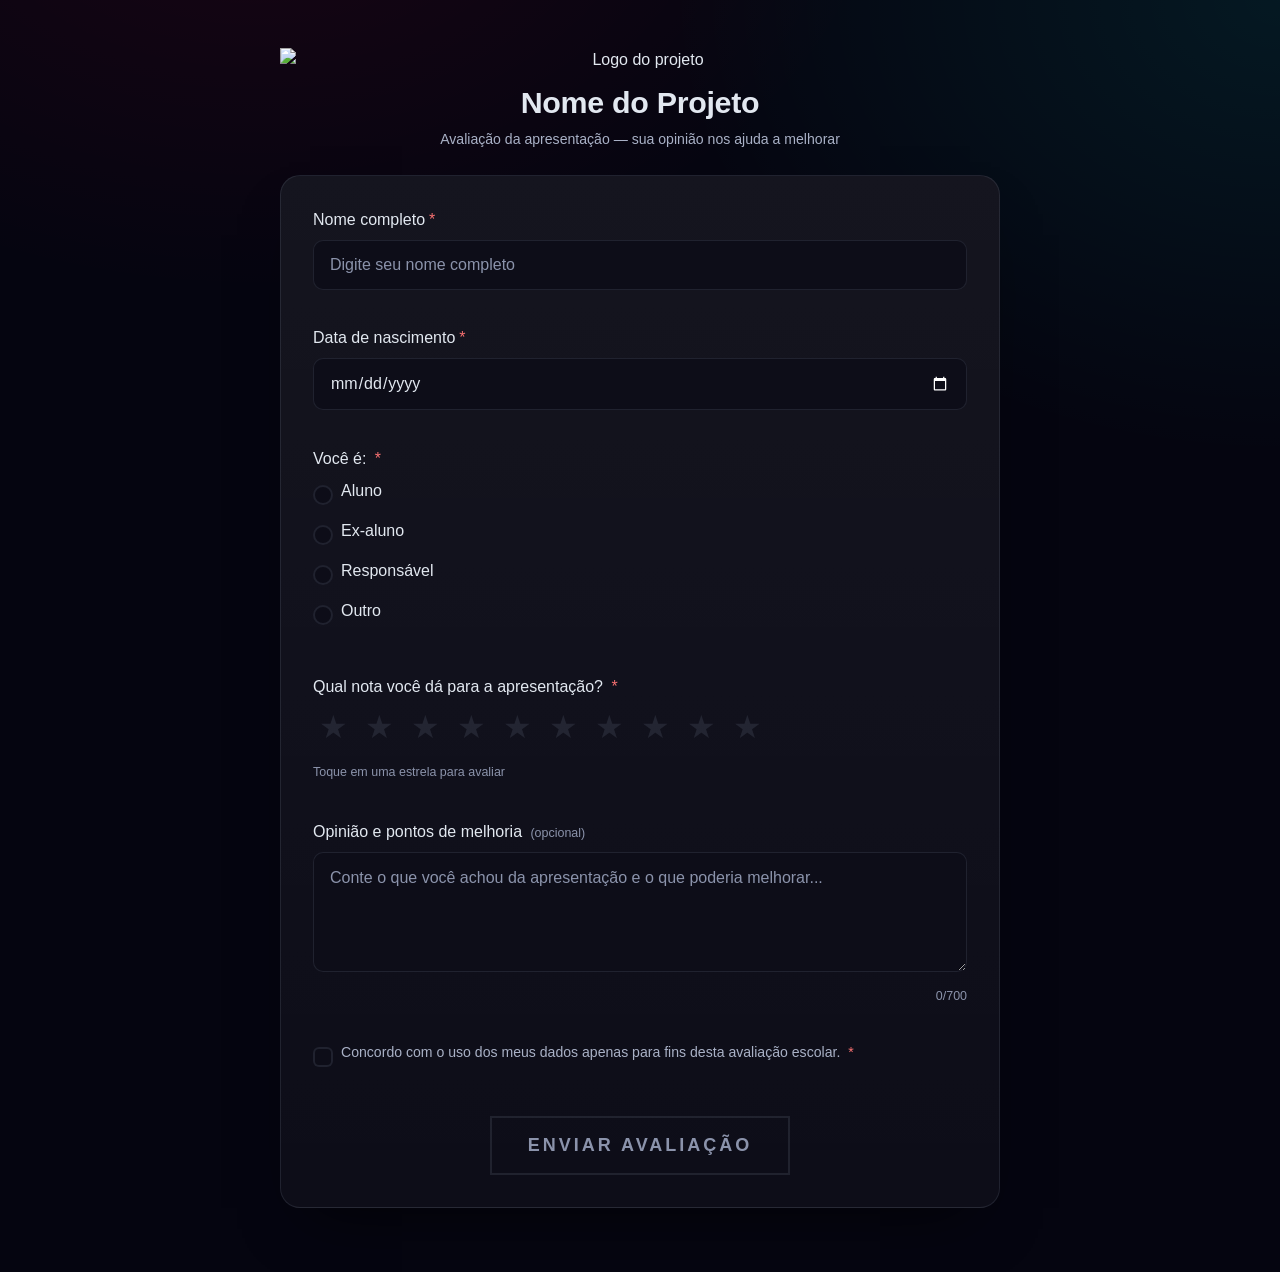
==== docs/index.html @ 90163d6f "Atualização do dia 14-08-2026" ====
<!DOCTYPE html>
<html lang="pt-BR">
<head>
<meta charset="UTF-8">
<meta name="viewport" content="width=device-width, initial-scale=1.0">
<title>Formulário de Avaliação — Apresentação do Projeto</title>
<link rel="stylesheet" href="css/main.css">
</head>
<body>

  <!-- Overlay de carregamento — precisa ser o primeiro elemento do body,
       assim ele é a primeira coisa pintada na tela, sem "flash" do conteúdo por trás. -->
  <div id="tela-carregando" class="tela-carregando" aria-hidden="false">
    <div class="tela-carregando__anel"></div>
    <p class="tela-carregando__texto">
      Carregando<span class="ponto">.</span><span class="ponto">.</span><span class="ponto">.</span>
    </p>
  </div>
  <noscript><style>#tela-carregando { display: none; }</style></noscript>

  <!-- ===== DIV SUPERIOR: NOME/LOGO DO PROJETO ===== -->
  <div id="cabecalho-projeto">
    <!-- Se tiver uma logo, troque o src abaixo. Caso não tenha, pode remover a tag <img>. -->
    <img src="logo-projeto.png" alt="Logo do projeto">
    <h1>Nome do Projeto</h1>
    <p>
      <a href="login.html" id="link-entrada-anonima" class="link-anonimo">Avaliação</a>
      da apresentação — sua opinião nos ajuda a melhorar
    </p>
  </div>

  <!-- ===== CONTAINER DO FORMULÁRIO ===== -->
  <div id="container-formulario">
    <form id="formulario-avaliacao" action="" method="post" novalidate>

      <!-- NOME COMPLETO -->
      <div class="campo" id="div-nome">
        <label for="nome-completo">
          Nome completo<span class="obrigatorio">*</span>
          <span class="status-validacao" id="status-nome-completo"></span>
        </label>
        <input type="text" id="nome-completo" name="nome-completo" placeholder="Digite seu nome completo" required>
        <small class="mensagem-erro" id="erro-nome-completo" aria-live="polite"></small>
      </div>

      <!-- DATA DE NASCIMENTO -->
      <div class="campo" id="div-nascimento">
        <label for="nascimento">
          Data de nascimento<span class="obrigatorio">*</span>
          <span class="status-validacao" id="status-nascimento"></span>
        </label>
        <input type="date" id="nascimento" name="nascimento" required>
        <small class="mensagem-erro" id="erro-nascimento" aria-live="polite"></small>
      </div>

      <!-- TIPO DE PARTICIPANTE -->
      <div class="campo" id="div-tipo-participante">
        <label>Você é: <span class="obrigatorio">*</span>
          <span class="status-validacao" id="status-tipo-participante"></span>
        </label>

        <div class="opcao-item">
          <input type="radio" id="tipo-aluno" name="tipo-participante" value="Aluno" required>
          <label for="tipo-aluno">Aluno</label>
        </div>

        <div class="opcao-item">
          <input type="radio" id="tipo-ex-aluno" name="tipo-participante" value="Ex-aluno">
          <label for="tipo-ex-aluno">Ex-aluno</label>
        </div>

        <div class="opcao-item">
          <input type="radio" id="tipo-responsavel" name="tipo-participante" value="Responsável">
          <label for="tipo-responsavel">Responsável</label>
        </div>

        <div class="opcao-item">
          <input type="radio" id="tipo-outro" name="tipo-participante" value="Outro">
          <label for="tipo-outro">Outro</label>
        </div>

        <div class="opcao-outro-detalhe oculto" id="div-outro-detalhe">
          <label for="outro-detalhe" class="rotulo-pequeno">Digite aqui o que você é</label>
          <input type="text" id="outro-detalhe" name="outro-detalhe" placeholder="Ex: Professor, funcionário, visitante...">
        </div>
        <small class="mensagem-erro" id="erro-tipo-participante" aria-live="polite"></small>
      </div>

      <!-- NOTA -->
      <div class="campo" id="div-nota">
        <label>Qual nota você dá para a apresentação? <span class="obrigatorio">*</span>
          <span class="status-validacao" id="status-nota"></span>
        </label>

        <div class="avaliacao-estrelas" id="avaliacao-estrelas">
          <div class="nota-item">
            <input type="radio" id="nota-1" name="nota" value="1" required>
            <label for="nota-1" class="estrela" aria-label="Nota 1 de 10">★</label>
          </div>
          <div class="nota-item">
            <input type="radio" id="nota-2" name="nota" value="2">
            <label for="nota-2" class="estrela" aria-label="Nota 2 de 10">★</label>
          </div>
          <div class="nota-item">
            <input type="radio" id="nota-3" name="nota" value="3">
            <label for="nota-3" class="estrela" aria-label="Nota 3 de 10">★</label>
          </div>
          <div class="nota-item">
            <input type="radio" id="nota-4" name="nota" value="4">
            <label for="nota-4" class="estrela" aria-label="Nota 4 de 10">★</label>
          </div>
          <div class="nota-item">
            <input type="radio" id="nota-5" name="nota" value="5">
            <label for="nota-5" class="estrela" aria-label="Nota 5 de 10">★</label>
          </div>
          <div class="nota-item">
            <input type="radio" id="nota-6" name="nota" value="6">
            <label for="nota-6" class="estrela" aria-label="Nota 6 de 10">★</label>
          </div>
          <div class="nota-item">
            <input type="radio" id="nota-7" name="nota" value="7">
            <label for="nota-7" class="estrela" aria-label="Nota 7 de 10">★</label>
          </div>
          <div class="nota-item">
            <input type="radio" id="nota-8" name="nota" value="8">
            <label for="nota-8" class="estrela" aria-label="Nota 8 de 10">★</label>
          </div>
          <div class="nota-item">
            <input type="radio" id="nota-9" name="nota" value="9">
            <label for="nota-9" class="estrela" aria-label="Nota 9 de 10">★</label>
          </div>
          <div class="nota-item">
            <input type="radio" id="nota-10" name="nota" value="10">
            <label for="nota-10" class="estrela" aria-label="Nota 10 de 10">★</label>
          </div>
        </div>
        <p class="nota-texto" id="nota-texto" aria-live="polite">Toque em uma estrela para avaliar</p>
        <small class="mensagem-erro" id="erro-nota" aria-live="polite"></small>
      </div>

      <!-- OPINIÃO / PONTOS DE MELHORIA (OPCIONAL) -->
      <div class="campo" id="div-opiniao">
        <label for="opiniao">
          Opinião e pontos de melhoria
          <span class="opcional-texto">(opcional)</span>
        </label>
        <textarea id="opiniao" name="opiniao" maxlength="700" placeholder="Conte o que você achou da apresentação e o que poderia melhorar..."></textarea>
        <small class="contador-caracteres" id="contador-opiniao">0/700</small>
        <small class="mensagem-erro" id="erro-opiniao" aria-live="polite"></small>
      </div>

      <!-- CONSENTIMENTO -->
      <div class="campo" id="div-consentimento">
        <div class="opcao-item opcao-item--checkbox">
          <input type="checkbox" id="consentimento" name="consentimento" value="sim">
          <label for="consentimento">
            Concordo com o uso dos meus dados apenas para fins desta avaliação escolar.
            <span class="obrigatorio">*</span>
          </label>
        </div>
        <small class="mensagem-erro" id="erro-consentimento" aria-live="polite"></small>
      </div>

      <!-- BOTÃO ENVIAR (componente cb-08) -->
      <div class="campo" id="div-enviar">
        <div class="cb-08">
          <button type="submit" class="cb-08__btn" data-text="ENVIAR AVALIAÇÃO" aria-disabled="true">
            <span class="cb-08__fill"></span>
            <span class="cb-08__label">ENVIAR AVALIAÇÃO</span>
            <span class="cb-08__spinner" aria-hidden="true"></span>
          </button>
        </div>
      </div>

    </form>
  </div>

  <!-- ===== POP-UP DE RESULTADO DO ENVIO ===== -->
  <div id="popup-overlay" class="popup-overlay" hidden>
    <div class="popup-caixa" role="alertdialog" aria-labelledby="popup-titulo" aria-describedby="popup-texto">
      <p id="popup-icone" class="popup-icone"></p>
      <h2 id="popup-titulo"></h2>
      <p id="popup-texto"></p>
      <button id="popup-botao" class="popup-botao" type="button"></button>
    </div>
  </div>

  <script type="module" src="js/pages/form.js"></script>
</body>
</html>
---- docs/css/main.css ----
/* ============================================================
   MAIN — ponto único de entrada do CSS. A ordem importa:
   tokens primeiro, depois base, depois componentes, depois página.
   O index.html só precisa linkar ESTE arquivo.
   ============================================================ */

/* 1. Tokens (variáveis usadas por tudo abaixo) */
@import url("base/variables.css");

/* 2. Base (reset + tipografia) */
@import url("base/reset.css");
@import url("base/typography.css");

/* 3. Componentes reutilizáveis */
@import url("components/input.css");
@import url("components/button.css");
@import url("components/popup.css");
@import url("components/status-campo.css");
@import url("components/navbar.css");
@import url("components/carregando.css");

/* 4. Página específica (por último, pra poder sobrescrever componentes se preciso) */
@import url("pages/form.css");
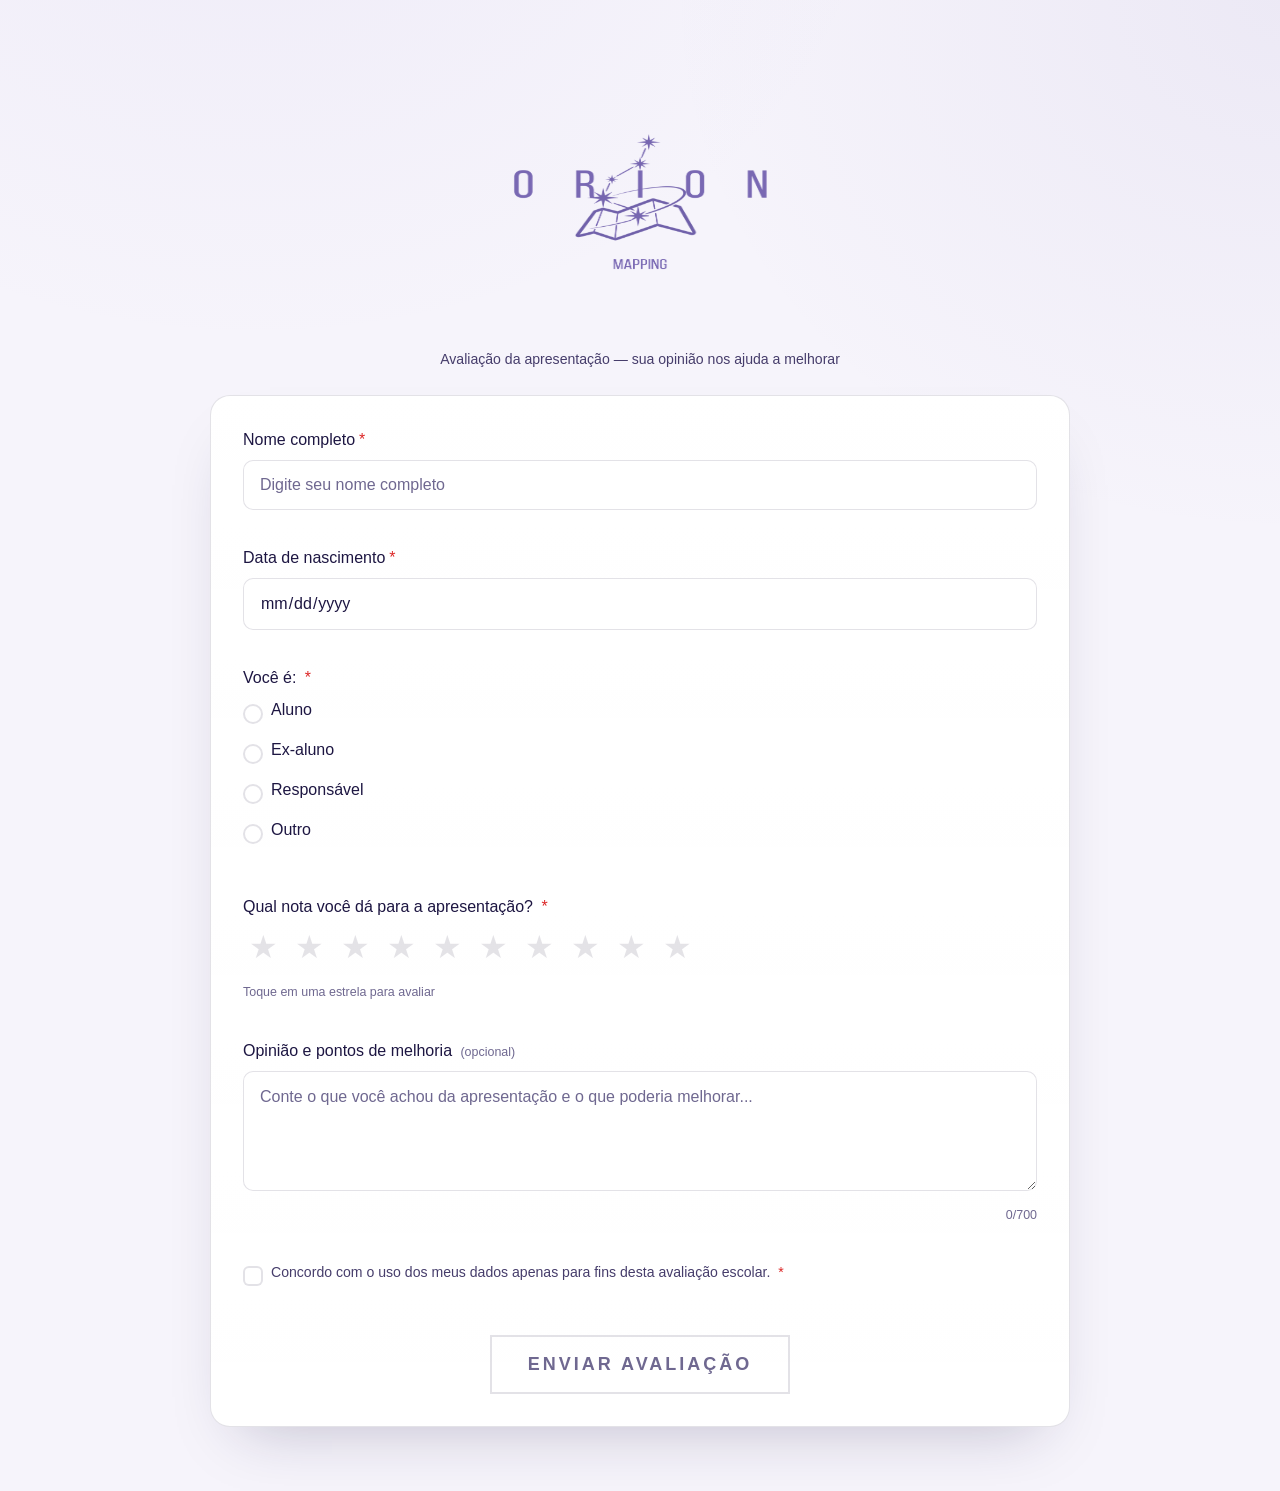
==== commit a652cb25: "Atualização das palhetas de  cores" ====
--- a/docs/index.html
+++ b/docs/index.html
@@ -5,6 +5,7 @@
 <meta name="viewport" content="width=device-width, initial-scale=1.0">
 <title>Formulário de Avaliação — Apresentação do Projeto</title>
 <link rel="stylesheet" href="css/main.css">
+<link rel="icon" type="image/png" href="../images/Orion Logo - Horizontal.png">
 </head>
 <body>
 
@@ -18,11 +19,22 @@
   </div>
   <noscript><style>#tela-carregando { display: none; }</style></noscript>
 
+  <script>
+    setTimeout(function () {
+      var overlay = document.getElementById('tela-carregando');
+      if (overlay && !overlay.classList.contains('tela-carregando--escondida')) {
+        overlay.classList.add('tela-carregando--escondida');
+        document.body.classList.add('conteudo-pronto');
+        console.warn('[rede de segurança] A tela de carregamento foi forçada a esconder após 4s. Isso normalmente indica um erro de import — confira o Console para o erro real.');
+      }
+    }, 4000);
+  </script>
+
   <!-- ===== DIV SUPERIOR: NOME/LOGO DO PROJETO ===== -->
   <div id="cabecalho-projeto">
     <!-- Se tiver uma logo, troque o src abaixo. Caso não tenha, pode remover a tag <img>. -->
-    <img src="logo-projeto.png" alt="Logo do projeto">
-    <h1>Nome do Projeto</h1>
+    <img src="../images/Orion Logo - Horizontal - Fundo Transparente.png" alt="Orion Logo">
+    
     <p>
       <a href="login.html" id="link-entrada-anonima" class="link-anonimo">Avaliação</a>
       da apresentação — sua opinião nos ajuda a melhorar
@@ -31,7 +43,7 @@
 
   <!-- ===== CONTAINER DO FORMULÁRIO ===== -->
   <div id="container-formulario">
-    <form id="formulario-avaliacao" action="" method="post" novalidate>
+    <form id="formulario-avaliacao" action="" method="post" novalidate autocomplete="off">
 
       <!-- NOME COMPLETO -->
       <div class="campo" id="div-nome">
@@ -170,6 +182,9 @@
             <span class="cb-08__spinner" aria-hidden="true"></span>
           </button>
         </div>
+        <p id="aviso-envio-lento" class="aviso-envio-lento" hidden aria-live="polite">
+          <span aria-hidden="true">⚠️</span> Isso pode demorar um pouco — não saia do formulário!
+        </p>
       </div>
 
     </form>
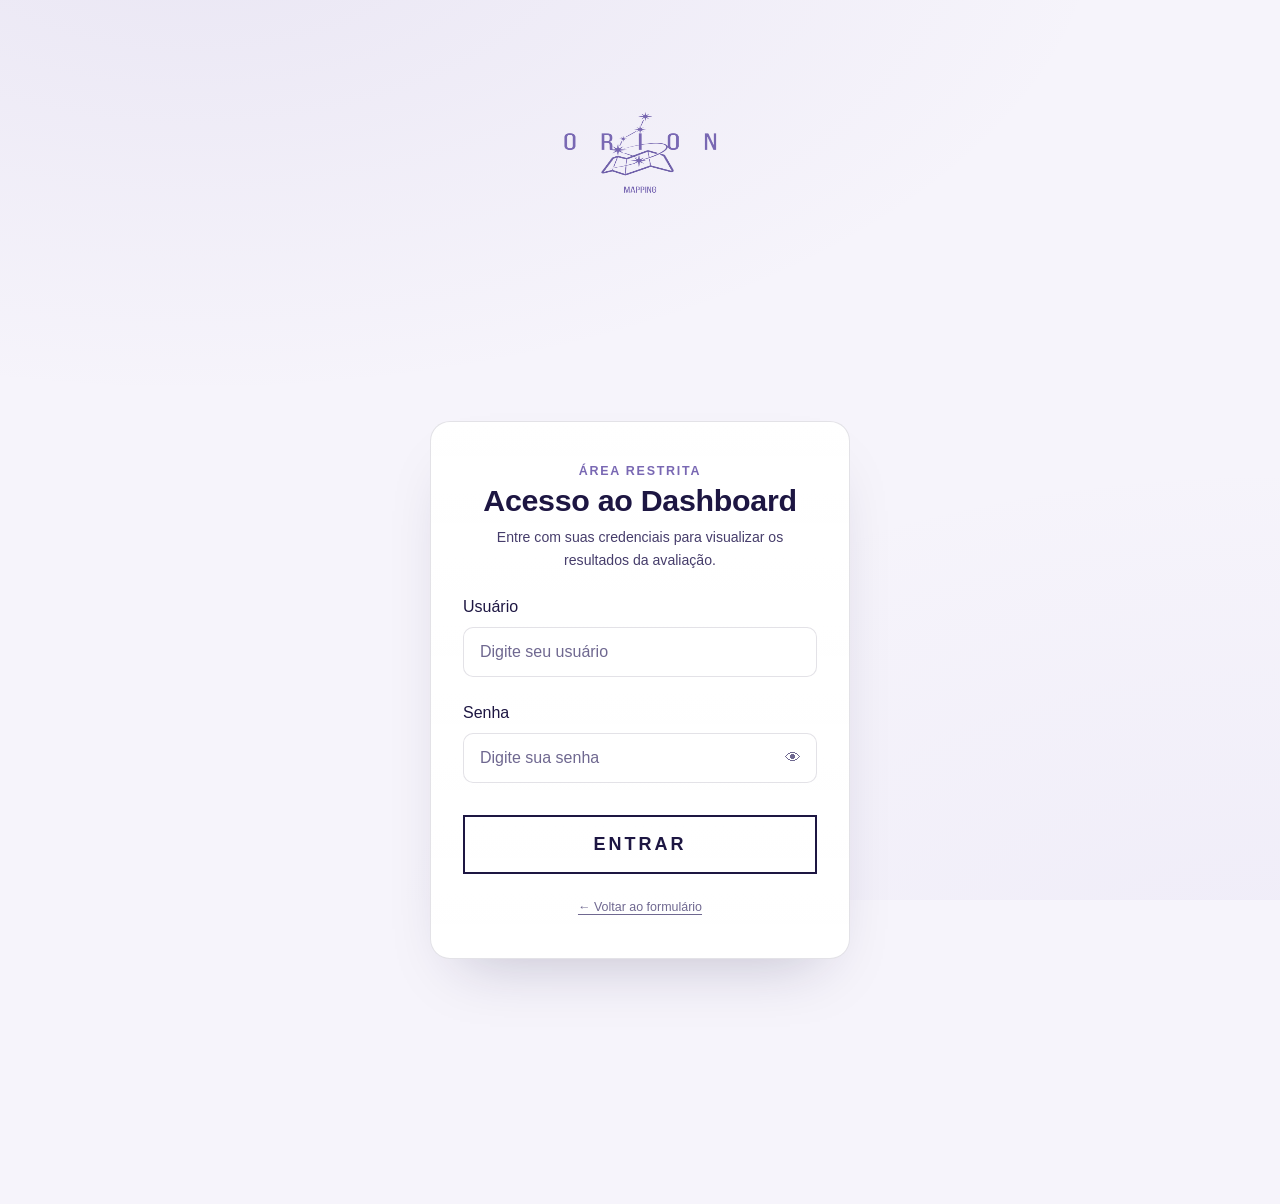
==== commit dd96b8fe: "Correção de bug do login" ====
--- a/docs/index.html
+++ b/docs/index.html
@@ -3,14 +3,13 @@
 <head>
 <meta charset="UTF-8">
 <meta name="viewport" content="width=device-width, initial-scale=1.0">
-<title>Formulário de Avaliação — Apresentação do Projeto</title>
+<title>Dashboard — Resultados da Avaliação</title>
 <link rel="stylesheet" href="css/main.css">
-<link rel="icon" type="image/png" href="../images/Orion Logo - Horizontal.png">
+<link rel="stylesheet" href="css/pages/dashboard.css">
+<link rel="icon" type="image/png" href="images/Orion Logo - Horizontal.png">
 </head>
 <body>
 
-  <!-- Overlay de carregamento — precisa ser o primeiro elemento do body,
-       assim ele é a primeira coisa pintada na tela, sem "flash" do conteúdo por trás. -->
   <div id="tela-carregando" class="tela-carregando" aria-hidden="false">
     <div class="tela-carregando__anel"></div>
     <p class="tela-carregando__texto">
@@ -25,172 +24,260 @@
       if (overlay && !overlay.classList.contains('tela-carregando--escondida')) {
         overlay.classList.add('tela-carregando--escondida');
         document.body.classList.add('conteudo-pronto');
-        console.warn('[rede de segurança] A tela de carregamento foi forçada a esconder após 4s. Isso normalmente indica um erro de import — confira o Console para o erro real.');
+        console.warn('[rede de segurança] A tela de carregamento foi forçada a esconder após 4s. Confira o Console para o erro real.');
       }
     }, 4000);
   </script>
-
-  <!-- ===== DIV SUPERIOR: NOME/LOGO DO PROJETO ===== -->
-  <div id="cabecalho-projeto">
+    <div id="cabecalho-projeto">
     <!-- Se tiver uma logo, troque o src abaixo. Caso não tenha, pode remover a tag <img>. -->
-    <img src="../images/Orion Logo - Horizontal - Fundo Transparente.png" alt="Orion Logo">
+    <img src="images/orion.logo-horizontal-fundo.transparente.png" alt="Orion Logo">
     
-    <p>
-      <a href="login.html" id="link-entrada-anonima" class="link-anonimo">Avaliação</a>
-      da apresentação — sua opinião nos ajuda a melhorar
-    </p>
-  </div>
-
-  <!-- ===== CONTAINER DO FORMULÁRIO ===== -->
-  <div id="container-formulario">
-    <form id="formulario-avaliacao" action="" method="post" novalidate autocomplete="off">
-
-      <!-- NOME COMPLETO -->
-      <div class="campo" id="div-nome">
-        <label for="nome-completo">
-          Nome completo<span class="obrigatorio">*</span>
-          <span class="status-validacao" id="status-nome-completo"></span>
-        </label>
-        <input type="text" id="nome-completo" name="nome-completo" placeholder="Digite seu nome completo" required>
-        <small class="mensagem-erro" id="erro-nome-completo" aria-live="polite"></small>
-      </div>
-
-      <!-- DATA DE NASCIMENTO -->
-      <div class="campo" id="div-nascimento">
-        <label for="nascimento">
-          Data de nascimento<span class="obrigatorio">*</span>
-          <span class="status-validacao" id="status-nascimento"></span>
-        </label>
-        <input type="date" id="nascimento" name="nascimento" required>
-        <small class="mensagem-erro" id="erro-nascimento" aria-live="polite"></small>
-      </div>
-
-      <!-- TIPO DE PARTICIPANTE -->
-      <div class="campo" id="div-tipo-participante">
-        <label>Você é: <span class="obrigatorio">*</span>
-          <span class="status-validacao" id="status-tipo-participante"></span>
-        </label>
-
-        <div class="opcao-item">
-          <input type="radio" id="tipo-aluno" name="tipo-participante" value="Aluno" required>
-          <label for="tipo-aluno">Aluno</label>
-        </div>
-
-        <div class="opcao-item">
-          <input type="radio" id="tipo-ex-aluno" name="tipo-participante" value="Ex-aluno">
-          <label for="tipo-ex-aluno">Ex-aluno</label>
-        </div>
-
-        <div class="opcao-item">
-          <input type="radio" id="tipo-responsavel" name="tipo-participante" value="Responsável">
-          <label for="tipo-responsavel">Responsável</label>
-        </div>
-
-        <div class="opcao-item">
-          <input type="radio" id="tipo-outro" name="tipo-participante" value="Outro">
-          <label for="tipo-outro">Outro</label>
-        </div>
-
-        <div class="opcao-outro-detalhe oculto" id="div-outro-detalhe">
-          <label for="outro-detalhe" class="rotulo-pequeno">Digite aqui o que você é</label>
-          <input type="text" id="outro-detalhe" name="outro-detalhe" placeholder="Ex: Professor, funcionário, visitante...">
-        </div>
-        <small class="mensagem-erro" id="erro-tipo-participante" aria-live="polite"></small>
-      </div>
-
-      <!-- NOTA -->
-      <div class="campo" id="div-nota">
-        <label>Qual nota você dá para a apresentação? <span class="obrigatorio">*</span>
-          <span class="status-validacao" id="status-nota"></span>
-        </label>
-
-        <div class="avaliacao-estrelas" id="avaliacao-estrelas">
-          <div class="nota-item">
-            <input type="radio" id="nota-1" name="nota" value="1" required>
-            <label for="nota-1" class="estrela" aria-label="Nota 1 de 10">★</label>
+  </div>
+
+
+  <!-- ===== NAVBAR / BARRA DE FERRAMENTAS ===== -->
+  <nav class="navbar-projeto" id="navbar-projeto" aria-label="Navegação e ferramentas do dashboard">
+    <span class="navbar-projeto__marca">Nome do Projeto</span>
+
+    <div class="navbar-projeto__ferramentas">
+      <div class="filtro-periodo" role="group" aria-label="Filtrar por período de envio">
+        <button type="button" class="filtro-periodo__botao filtro-periodo__botao--ativo" data-periodo="todos">Tudo</button>
+        <button type="button" class="filtro-periodo__botao" data-periodo="hoje">Hoje</button>
+        <button type="button" class="filtro-periodo__botao" data-periodo="7">7d</button>
+        <button type="button" class="filtro-periodo__botao" data-periodo="30">30d</button>
+      </div>
+
+      <button type="button" id="botao-limpar-filtros" class="botao-limpar-filtros">Limpar filtros</button>
+
+      <div class="menu-colunas" id="menu-filtros-salvos">
+        <button type="button" id="botao-filtros-salvos" class="botao-icone" aria-label="Filtros salvos" title="Filtros salvos" aria-haspopup="true" aria-expanded="false">
+          <span>⭐</span>
+        </button>
+        <div id="dropdown-filtros-salvos" class="menu-colunas__dropdown" hidden>
+          <div class="menu-colunas__cabecalho">
+            <span>Filtros salvos</span>
+            <button type="button" id="botao-fechar-filtros-salvos" class="botao-fechar-dropdown" aria-label="Fechar">✕</button>
           </div>
-          <div class="nota-item">
-            <input type="radio" id="nota-2" name="nota" value="2">
-            <label for="nota-2" class="estrela" aria-label="Nota 2 de 10">★</label>
+          <button type="button" id="botao-salvar-filtro-atual" class="botao-texto" style="text-align:left;">+ Salvar filtro atual</button>
+          <div id="lista-filtros-salvos"></div>
+        </div>
+      </div>
+
+      <button type="button" id="botao-copiar-link" class="botao-icone" aria-label="Copiar link com filtros aplicados" title="Copiar link com filtros">
+        <span>🔗</span>
+      </button>
+
+      <span id="contador-filtrados" class="contador-filtrados"></span>
+
+      <button type="button" id="botao-tema" class="botao-icone" aria-label="Alternar tema claro/escuro" title="Alternar tema">
+        <span id="icone-tema">🌙</span>
+      </button>
+
+      <button type="button" id="botao-densidade" class="botao-icone" aria-label="Alternar densidade da tabela" title="Densidade da tabela">
+        <span class="icone-densidade">☰</span>
+      </button>
+
+      <button type="button" id="botao-apresentacao" class="botao-icone" aria-label="Modo apresentação" title="Modo apresentação">
+        <span class="icone-apresentacao">⛶</span>
+      </button>
+
+      <div class="ultima-atualizacao" title="Quando os dados foram buscados pela última vez">
+        <span class="ultima-atualizacao__ponto" id="ponto-atualizacao"></span>
+        <span id="texto-ultima-atualizacao">—</span>
+      </div>
+
+      <button type="button" id="botao-atualizar" class="botao-icone" aria-label="Atualizar dados" title="Atualizar dados">
+        <span id="icone-atualizar" class="icone-atualizar">⟳</span>
+      </button>
+
+      <label class="alternador-percentual" for="toggle-percentual" title="Mostrar valores em porcentagem">
+        <input type="checkbox" id="toggle-percentual">
+        <span class="alternador-percentual__trilho"><span class="alternador-percentual__bola"></span></span>
+        <span class="alternador-percentual__texto">%</span>
+      </label>
+    </div>
+
+    <div class="navbar-projeto__links">
+      <a href="index.html" class="navbar-projeto__link">Formulário</a>
+      <a href="dashboard.html" class="navbar-projeto__link navbar-projeto__link--ativo" aria-current="page">Dashboard</a>
+
+      <div class="menu-usuario">
+        <button type="button" id="botao-usuario" class="navbar-projeto__link" aria-haspopup="true" aria-expanded="false">
+          Admin ▾
+        </button>
+        <div id="menu-usuario-dropdown" class="menu-usuario__dropdown" hidden>
+          <button type="button" id="botao-sair" class="menu-usuario__item menu-usuario__item--perigo">Sair</button>
+        </div>
+      </div>
+    </div>
+  </nav>
+
+  <!-- Botão flutuante só visível no modo apresentação (a navbar some nesse modo) -->
+  <button type="button" id="botao-sair-apresentacao" class="botao-sair-apresentacao" hidden>✕ Sair da apresentação</button>
+
+  <!-- Tooltip compartilhado por todos os gráficos -->
+  <div id="tooltip-grafico" class="tooltip-grafico" hidden></div>
+
+  <main id="conteudo-dashboard">
+
+    <!-- ===== KPIs ===== -->
+    <section class="kpis" aria-label="Indicadores gerais">
+      <div class="kpi-card">
+        <p class="kpi-card__rotulo">Total de respostas</p>
+        <p class="kpi-card__valor skeleton-linha" id="kpi-total">—</p>
+        <div id="sparkline-total" class="kpi-card__sparkline"></div>
+      </div>
+      <div class="kpi-card">
+        <p class="kpi-card__rotulo">Nota média</p>
+        <p class="kpi-card__valor skeleton-linha" id="kpi-nota-media">—</p>
+        <div id="sparkline-nota" class="kpi-card__sparkline"></div>
+      </div>
+      <div class="kpi-card">
+        <p class="kpi-card__rotulo">Participante mais comum</p>
+        <p class="kpi-card__valor kpi-card__valor--texto skeleton-linha" id="kpi-tipo-comum">—</p>
+      </div>
+    </section>
+
+    <!-- ===== RESUMO EXECUTIVO (gerado automaticamente) ===== -->
+    <section class="resumo-executivo" id="resumo-executivo" aria-label="Resumo automático">
+      <span class="resumo-executivo__icone">📊</span>
+      <p id="texto-resumo-executivo" class="skeleton-linha skeleton-linha--bloco"></p>
+    </section>
+
+    <!-- ===== GRÁFICOS ===== -->
+    <section class="graficos" aria-label="Gráficos">
+      <div class="grafico-card">
+        <div class="grafico-card__cabecalho">
+          <h2>Distribuição de notas</h2>
+          <div class="grafico-card__alternador" role="group" aria-label="Tipo de gráfico de notas">
+            <span class="pilula-deslizante" aria-hidden="true"></span>
+            <button type="button" class="botao-tipo-grafico botao-tipo-grafico--ativo" data-grafico="notas" data-tipo="barras">Barras</button>
+            <button type="button" class="botao-tipo-grafico" data-grafico="notas" data-tipo="linha">Linha</button>
           </div>
-          <div class="nota-item">
-            <input type="radio" id="nota-3" name="nota" value="3">
-            <label for="nota-3" class="estrela" aria-label="Nota 3 de 10">★</label>
+        </div>
+        <div id="grafico-notas" class="grafico-card__area"></div>
+      </div>
+
+      <div class="grafico-card">
+        <div class="grafico-card__cabecalho">
+          <h2>Tipo de participante</h2>
+          <div class="grafico-card__alternador" role="group" aria-label="Tipo de gráfico de participantes">
+            <span class="pilula-deslizante" aria-hidden="true"></span>
+            <button type="button" class="botao-tipo-grafico botao-tipo-grafico--ativo" data-grafico="tipos" data-tipo="rosca">Rosca</button>
+            <button type="button" class="botao-tipo-grafico" data-grafico="tipos" data-tipo="barras">Barras</button>
           </div>
-          <div class="nota-item">
-            <input type="radio" id="nota-4" name="nota" value="4">
-            <label for="nota-4" class="estrela" aria-label="Nota 4 de 10">★</label>
-          </div>
-          <div class="nota-item">
-            <input type="radio" id="nota-5" name="nota" value="5">
-            <label for="nota-5" class="estrela" aria-label="Nota 5 de 10">★</label>
-          </div>
-          <div class="nota-item">
-            <input type="radio" id="nota-6" name="nota" value="6">
-            <label for="nota-6" class="estrela" aria-label="Nota 6 de 10">★</label>
-          </div>
-          <div class="nota-item">
-            <input type="radio" id="nota-7" name="nota" value="7">
-            <label for="nota-7" class="estrela" aria-label="Nota 7 de 10">★</label>
-          </div>
-          <div class="nota-item">
-            <input type="radio" id="nota-8" name="nota" value="8">
-            <label for="nota-8" class="estrela" aria-label="Nota 8 de 10">★</label>
-          </div>
-          <div class="nota-item">
-            <input type="radio" id="nota-9" name="nota" value="9">
-            <label for="nota-9" class="estrela" aria-label="Nota 9 de 10">★</label>
-          </div>
-          <div class="nota-item">
-            <input type="radio" id="nota-10" name="nota" value="10">
-            <label for="nota-10" class="estrela" aria-label="Nota 10 de 10">★</label>
-          </div>
-        </div>
-        <p class="nota-texto" id="nota-texto" aria-live="polite">Toque em uma estrela para avaliar</p>
-        <small class="mensagem-erro" id="erro-nota" aria-live="polite"></small>
-      </div>
-
-      <!-- OPINIÃO / PONTOS DE MELHORIA (OPCIONAL) -->
-      <div class="campo" id="div-opiniao">
-        <label for="opiniao">
-          Opinião e pontos de melhoria
-          <span class="opcional-texto">(opcional)</span>
-        </label>
-        <textarea id="opiniao" name="opiniao" maxlength="700" placeholder="Conte o que você achou da apresentação e o que poderia melhorar..."></textarea>
-        <small class="contador-caracteres" id="contador-opiniao">0/700</small>
-        <small class="mensagem-erro" id="erro-opiniao" aria-live="polite"></small>
-      </div>
-
-      <!-- CONSENTIMENTO -->
-      <div class="campo" id="div-consentimento">
-        <div class="opcao-item opcao-item--checkbox">
-          <input type="checkbox" id="consentimento" name="consentimento" value="sim">
-          <label for="consentimento">
-            Concordo com o uso dos meus dados apenas para fins desta avaliação escolar.
-            <span class="obrigatorio">*</span>
-          </label>
-        </div>
-        <small class="mensagem-erro" id="erro-consentimento" aria-live="polite"></small>
-      </div>
-
-      <!-- BOTÃO ENVIAR (componente cb-08) -->
-      <div class="campo" id="div-enviar">
-        <div class="cb-08">
-          <button type="submit" class="cb-08__btn" data-text="ENVIAR AVALIAÇÃO" aria-disabled="true">
-            <span class="cb-08__fill"></span>
-            <span class="cb-08__label">ENVIAR AVALIAÇÃO</span>
-            <span class="cb-08__spinner" aria-hidden="true"></span>
-          </button>
-        </div>
-        <p id="aviso-envio-lento" class="aviso-envio-lento" hidden aria-live="polite">
-          <span aria-hidden="true">⚠️</span> Isso pode demorar um pouco — não saia do formulário!
-        </p>
-      </div>
-
-    </form>
-  </div>
-
-  <!-- ===== POP-UP DE RESULTADO DO ENVIO ===== -->
+        </div>
+        <div class="grafico-card__linha">
+          <div id="grafico-tipos" class="grafico-card__area grafico-card__area--donut"></div>
+          <ul id="legenda-tipos" class="legenda-tipos"></ul>
+        </div>
+      </div>
+    </section>
+
+    <!-- ===== COMPARAÇÃO DE NOTA MÉDIA POR TIPO + NUVEM DE PALAVRAS ===== -->
+    <section class="graficos" aria-label="Comparações adicionais">
+      <div class="grafico-card">
+        <div class="grafico-card__cabecalho">
+          <h2>Nota média por tipo de participante</h2>
+        </div>
+        <div id="grafico-comparacao-tipo" class="grafico-card__area"></div>
+      </div>
+
+      <div class="grafico-card">
+        <div class="grafico-card__cabecalho">
+          <h2>Palavras mais citadas nas opiniões</h2>
+        </div>
+        <div id="nuvem-palavras" class="nuvem-palavras"></div>
+      </div>
+    </section>
+
+    <!-- ===== FILTROS ===== -->
+    <section class="filtros" id="secao-filtros" aria-label="Filtros">
+      <div class="filtro-item">
+        <label for="filtro-busca">Buscar por nome</label>
+        <input type="text" id="filtro-busca" placeholder="Digite um nome...">
+      </div>
+      <div class="filtro-item">
+        <label for="filtro-tipo">Tipo</label>
+        <select id="filtro-tipo">
+          <option value="">Todos</option>
+          <option value="Aluno">Aluno</option>
+          <option value="Ex-aluno">Ex-aluno</option>
+          <option value="Responsável">Responsável</option>
+          <option value="Outro">Outro</option>
+        </select>
+      </div>
+      <div class="filtro-item">
+        <label for="filtro-nota-min">Nota mínima</label>
+        <select id="filtro-nota-min">
+          <option value="">Qualquer</option>
+          <option value="1">1</option><option value="2">2</option><option value="3">3</option>
+          <option value="4">4</option><option value="5">5</option><option value="6">6</option>
+          <option value="7">7</option><option value="8">8</option><option value="9">9</option>
+          <option value="10">10</option>
+        </select>
+      </div>
+      <button type="button" id="botao-exportar-csv" class="botao-secundario">Exportar CSV</button>
+    </section>
+
+    <div id="barra-selecao" class="barra-selecao" hidden>
+      <span id="texto-selecao">0 selecionadas</span>
+      <button type="button" id="botao-excluir-selecionados" class="botao-perigo">Excluir selecionados</button>
+      <button type="button" id="botao-limpar-selecao" class="botao-texto">Limpar seleção</button>
+    </div>
+
+    <!-- ===== TABELA ===== -->
+    <section class="tabela-wrapper" id="secao-tabela" aria-label="Lista de respostas">
+      <table id="tabela-respostas">
+        <thead>
+          <tr>
+            <th class="th-checkbox"><input type="checkbox" id="checkbox-selecionar-todos" class="checkbox-personalizado" aria-label="Selecionar todas"></th>
+            <th data-coluna="nome-completo" class="th-ordenavel">Nome</th>
+            <th data-coluna="nascimento" class="th-ordenavel">Nascimento</th>
+            <th data-coluna="tipo-participante" class="th-ordenavel">Tipo</th>
+            <th data-coluna="nota" class="th-ordenavel">Nota</th>
+            <th data-coluna="enviado-em" class="th-ordenavel">Enviado em</th>
+            <th>Opinião</th>
+            <th>Ações</th>
+          </tr>
+        </thead>
+        <tbody id="corpo-tabela">
+          <tr class="linha-skeleton"><td colspan="8"><span class="skeleton-linha skeleton-linha--bloco"></span></td></tr>
+          <tr class="linha-skeleton"><td colspan="8"><span class="skeleton-linha skeleton-linha--bloco"></span></td></tr>
+          <tr class="linha-skeleton"><td colspan="8"><span class="skeleton-linha skeleton-linha--bloco"></span></td></tr>
+          <tr class="linha-skeleton"><td colspan="8"><span class="skeleton-linha skeleton-linha--bloco"></span></td></tr>
+        </tbody>
+      </table>
+      <div id="estado-vazio" class="estado-vazio" hidden>
+        <svg class="estado-vazio__icone" viewBox="0 0 64 64" width="64" height="64" fill="none" aria-hidden="true">
+          <circle cx="32" cy="32" r="28" stroke="var(--color-border)" stroke-width="2" />
+          <path d="M22 26h20M22 38h12" stroke="var(--color-border)" stroke-width="2" stroke-linecap="round" />
+          <circle cx="44" cy="44" r="10" fill="var(--color-surface)" stroke="var(--color-text-muted)" stroke-width="2" />
+          <path d="M40 44h8M44 40v8" stroke="var(--color-text-muted)" stroke-width="2" stroke-linecap="round" />
+        </svg>
+        <p id="estado-vazio-titulo" class="estado-vazio__titulo">Nenhuma resposta encontrada</p>
+        <p id="estado-vazio-texto" class="estado-vazio__texto">Tente ajustar os filtros aplicados.</p>
+        <button type="button" id="botao-limpar-filtros-vazio" class="botao-secundario">Limpar filtros</button>
+      </div>
+
+      <div class="paginacao" id="paginacao" hidden>
+        <button type="button" id="botao-pagina-anterior" class="botao-secundario">← Anterior</button>
+        <span id="texto-pagina">Página 1 de 1</span>
+        <button type="button" id="botao-pagina-proxima" class="botao-secundario">Próxima →</button>
+      </div>
+    </section>
+
+  </main>
+
+  <div id="painel-detalhe-overlay" class="painel-detalhe-overlay" hidden>
+    <aside id="painel-detalhe" class="painel-detalhe" aria-label="Detalhe da resposta">
+      <button type="button" id="botao-fechar-detalhe" class="botao-fechar-painel" aria-label="Fechar">✕</button>
+      <div id="painel-detalhe-conteudo"></div>
+    </aside>
+  </div>
+
+  <div id="toast-container" class="toast-container" aria-live="polite"></div>
+
   <div id="popup-overlay" class="popup-overlay" hidden>
     <div class="popup-caixa" role="alertdialog" aria-labelledby="popup-titulo" aria-describedby="popup-texto">
       <p id="popup-icone" class="popup-icone"></p>
@@ -200,6 +287,6 @@
     </div>
   </div>
 
-  <script type="module" src="js/pages/form.js"></script>
+  <script type="module" src="js/pages/dashboard.js"></script>
 </body>
 </html>
--- a/docs/css/pages/dashboard.css
+++ b/docs/css/pages/dashboard.css
@@ -0,0 +1,1046 @@
+/* ============================================================
+   DASHBOARD PAGE — layout do painel de resultados + todas as
+   animações (skeleton, contagem, gráficos desenhando, etc.)
+   ============================================================ */
+
+#conteudo-dashboard {
+  max-width: 1100px;
+  margin: 0 auto;
+  padding: var(--space-6) var(--space-4) var(--space-16);
+}
+#cabecalho-projeto {
+    display: flex;
+    flex-direction: column;
+    align-items: center;
+    margin-bottom: 0; 
+}
+
+#cabecalho-projeto img {
+    display: block;
+    /* Tamanho controlado e proporcional */
+    height: clamp(300px, 15vw, 350px);
+    width: auto;
+    max-width: 100%;
+    object-fit: contain;
+
+    /* Garante a máxima nitidez */
+    image-rendering: -webkit-optimize-contrast;
+    
+    /* Removemos o -20px exagerado para não quebrar o layout */
+    margin: 0 auto;
+
+    /* Estica somente horizontalmente */
+    transform: scaleX(1.45);
+}
+
+
+/* ===== NAVBAR / BARRA DE FERRAMENTAS ===== */
+.navbar-projeto {
+  flex-wrap: wrap;
+  row-gap: var(--space-2);
+}
+
+.navbar-projeto__ferramentas {
+  display: flex;
+  align-items: center;
+  gap: var(--space-3);
+}
+
+.navbar-projeto__link--sair:hover {
+  color: var(--color-danger);
+  background: var(--color-danger-bg);
+}
+
+.botao-icone {
+  display: inline-flex;
+  align-items: center;
+  justify-content: center;
+  width: 32px;
+  height: 32px;
+  border-radius: var(--radius-md);
+  color: var(--color-text-muted);
+  transition: color var(--duration-fast) var(--ease-standard),
+    background var(--duration-fast) var(--ease-standard);
+}
+
+.botao-icone:hover {
+  color: var(--color-primary);
+  background: var(--color-border-subtle);
+}
+
+.icone-atualizar {
+  display: inline-block;
+  font-size: 16px;
+  transition: transform 600ms var(--ease-standard);
+}
+
+.icone-atualizar--girando {
+  animation: girar-atualizar 700ms linear infinite;
+}
+
+@keyframes girar-atualizar {
+  to { transform: rotate(360deg); }
+}
+
+/* ===== ALTERNADOR DE PORCENTAGEM (toggle switch) ===== */
+.alternador-percentual {
+  display: inline-flex;
+  align-items: center;
+  gap: var(--space-2);
+  cursor: pointer;
+  font-size: var(--text-xs);
+  color: var(--color-text-muted);
+}
+
+.alternador-percentual input {
+  position: absolute;
+  opacity: 0;
+  width: 1px;
+  height: 1px;
+}
+
+.alternador-percentual__trilho {
+  position: relative;
+  width: 34px;
+  height: 18px;
+  border-radius: var(--radius-full);
+  background: var(--color-border);
+  transition: background var(--duration-fast) var(--ease-standard);
+}
+
+.alternador-percentual__bola {
+  position: absolute;
+  top: 2px;
+  left: 2px;
+  width: 14px;
+  height: 14px;
+  border-radius: var(--radius-full);
+  background: var(--color-text-primary);
+  transition: transform var(--duration-fast) var(--ease-emphasized);
+}
+
+.alternador-percentual input:checked + .alternador-percentual__trilho {
+  background: var(--color-primary);
+}
+
+.alternador-percentual input:checked + .alternador-percentual__trilho .alternador-percentual__bola {
+  transform: translateX(16px);
+  background: var(--color-bg);
+}
+
+.alternador-percentual input:focus-visible + .alternador-percentual__trilho {
+  outline: 2px solid var(--color-primary);
+  outline-offset: 2px;
+}
+
+/* ===== KPIs ===== */
+.kpis {
+  display: grid;
+  grid-template-columns: repeat(auto-fit, minmax(180px, 1fr));
+  gap: var(--space-4);
+  margin-bottom: var(--space-8);
+}
+
+.kpi-card {
+  background: linear-gradient(180deg, rgba(255, 255, 255, 0.03), rgba(255, 255, 255, 0)), var(--color-surface);
+  border: 1px solid var(--color-border);
+  border-radius: var(--radius-lg);
+  padding: var(--space-5);
+  opacity: 0;
+  transform: translateY(10px);
+}
+
+body.conteudo-pronto .kpi-card {
+  animation: kpi-entrada 380ms var(--ease-standard) both;
+}
+
+body.conteudo-pronto .kpi-card:nth-child(1) { animation-delay: 0ms; }
+body.conteudo-pronto .kpi-card:nth-child(2) { animation-delay: 60ms; }
+body.conteudo-pronto .kpi-card:nth-child(3) { animation-delay: 120ms; }
+
+@keyframes kpi-entrada {
+  from { opacity: 0; transform: translateY(10px); }
+  to { opacity: 1; transform: translateY(0); }
+}
+
+.kpi-card__rotulo {
+  font-size: var(--text-xs);
+  color: var(--color-text-muted);
+  margin-bottom: var(--space-2);
+}
+
+.kpi-card__valor {
+  font-size: var(--text-2xl);
+  font-weight: var(--font-weight-black);
+  color: var(--color-primary);
+}
+
+.kpi-card__valor--texto {
+  font-size: var(--text-lg);
+  color: var(--color-text-primary);
+}
+
+/* ===== SKELETON LOADING (enquanto os dados reais não chegam) ===== */
+@keyframes brilho-skeleton {
+  0% { background-position: -200px 0; }
+  100% { background-position: 200px 0; }
+}
+
+.skeleton-linha {
+  display: inline-block;
+  min-width: 60px;
+  height: 1em;
+  border-radius: var(--radius-sm);
+  background: linear-gradient(90deg, var(--color-border-subtle) 25%, var(--color-border) 50%, var(--color-border-subtle) 75%);
+  background-size: 400px 100%;
+  animation: brilho-skeleton 1400ms ease-in-out infinite;
+  color: transparent !important; /* esconde o "—" original enquanto o skeleton está ativo */
+}
+
+.skeleton-linha--pronto {
+  animation: none;
+  background: none;
+  color: inherit !important;
+  min-width: 0;
+  height: auto;
+}
+
+.skeleton-linha--bloco {
+  display: block;
+  width: 100%;
+  height: 32px;
+}
+
+/* ===== GRÁFICOS ===== */
+.graficos {
+  display: grid;
+  grid-template-columns: 1fr;
+  gap: var(--space-4);
+  margin-bottom: var(--space-8);
+}
+
+@media (min-width: 768px) {
+  .graficos {
+    grid-template-columns: 1fr 1fr;
+  }
+}
+
+.grafico-card {
+  background: linear-gradient(180deg, rgba(255, 255, 255, 0.03), rgba(255, 255, 255, 0)), var(--color-surface);
+  border: 1px solid var(--color-border);
+  border-radius: var(--radius-lg);
+  padding: var(--space-5);
+}
+
+.grafico-card__cabecalho {
+  display: flex;
+  align-items: center;
+  justify-content: space-between;
+  gap: var(--space-2);
+  margin-bottom: var(--space-4);
+  flex-wrap: wrap;
+}
+
+.grafico-card h2 {
+  font-size: var(--text-base);
+}
+
+.grafico-card__alternador {
+  display: inline-flex;
+  border: 1px solid var(--color-border);
+  border-radius: var(--radius-md);
+  overflow: hidden;
+}
+
+.botao-tipo-grafico {
+  padding: var(--space-1) var(--space-3);
+  font-size: var(--text-xs);
+  color: var(--color-text-muted);
+  transition: background var(--duration-fast) var(--ease-standard),
+    color var(--duration-fast) var(--ease-standard);
+}
+
+.botao-tipo-grafico:hover {
+  color: var(--color-text-primary);
+}
+
+.botao-tipo-grafico--ativo {
+  background: var(--color-primary);
+  color: var(--color-bg);
+}
+
+.grafico-card__linha {
+  display: flex;
+  align-items: center;
+  gap: var(--space-4);
+  flex-wrap: wrap;
+}
+
+.grafico-card__area--donut {
+  flex-shrink: 0;
+}
+
+.legenda-tipos {
+  display: flex;
+  flex-direction: column;
+  gap: var(--space-2);
+  font-size: var(--text-sm);
+  color: var(--color-text-secondary);
+}
+
+.legenda-tipos__cor {
+  display: inline-block;
+  width: 10px;
+  height: 10px;
+  border-radius: var(--radius-full);
+  margin-right: var(--space-2);
+}
+
+/* ===== ANIMAÇÕES DOS GRÁFICOS SVG ===== */
+.barra-svg {
+  transform: scaleY(0);
+  animation: barra-crescer 480ms var(--ease-emphasized) forwards;
+}
+
+@keyframes barra-crescer {
+  to { transform: scaleY(1); }
+}
+
+.fatia-svg {
+  opacity: 0;
+  transform: scale(0.85);
+  animation: fatia-entrada 380ms var(--ease-emphasized) forwards;
+}
+
+@keyframes fatia-entrada {
+  to { opacity: 1; transform: scale(1); }
+}
+
+.linha-svg {
+  animation: linha-desenhar 900ms var(--ease-standard) forwards;
+}
+
+@keyframes linha-desenhar {
+  to { stroke-dashoffset: 0; }
+}
+
+.ponto-linha-svg {
+  opacity: 0;
+  animation: ponto-entrada 250ms var(--ease-standard) forwards;
+}
+
+@keyframes ponto-entrada {
+  to { opacity: 1; }
+}
+
+/* ===== FILTROS ===== */
+.filtros {
+  display: flex;
+  flex-wrap: wrap;
+  align-items: end;
+  gap: var(--space-4);
+  margin-bottom: var(--space-4);
+}
+
+.filtro-item {
+  display: flex;
+  flex-direction: column;
+  gap: var(--space-2);
+  min-width: 160px;
+}
+
+.filtro-item label {
+  font-size: var(--text-xs);
+  color: var(--color-text-muted);
+}
+
+.filtro-item select {
+  width: 100%;
+  padding: var(--space-2) var(--space-3);
+  background: var(--color-surface);
+  border: 1px solid var(--color-border);
+  border-radius: var(--radius-md);
+  color: var(--color-text-primary);
+}
+
+.botao-secundario {
+  padding: var(--space-2) var(--space-4);
+  border: 1px solid var(--color-border);
+  border-radius: var(--radius-md);
+  color: var(--color-text-secondary);
+  font-size: var(--text-sm);
+  transition: border-color var(--duration-fast) var(--ease-standard),
+    color var(--duration-fast) var(--ease-standard);
+}
+
+.botao-secundario:hover:not(:disabled) {
+  border-color: var(--color-primary);
+  color: var(--color-primary);
+}
+
+.botao-secundario:disabled {
+  opacity: 0.4;
+  cursor: not-allowed;
+}
+
+/* ===== BARRA DE SELEÇÃO MÚLTIPLA ===== */
+.barra-selecao {
+  display: flex;
+  align-items: center;
+  gap: var(--space-4);
+  padding: var(--space-3) var(--space-4);
+  margin-bottom: var(--space-3);
+  background: var(--color-danger-bg);
+  border: 1px solid rgba(248, 113, 113, 0.3);
+  border-radius: var(--radius-md);
+  font-size: var(--text-sm);
+  color: var(--color-text-secondary);
+  animation: barra-selecao-entrada 220ms var(--ease-standard) both;
+}
+
+@keyframes barra-selecao-entrada {
+  from { opacity: 0; transform: translateY(-6px); }
+  to { opacity: 1; transform: translateY(0); }
+}
+
+.botao-perigo {
+  padding: var(--space-2) var(--space-4);
+  border-radius: var(--radius-md);
+  background: var(--color-danger);
+  color: var(--color-bg);
+  font-size: var(--text-sm);
+  font-weight: var(--font-weight-medium);
+  transition: opacity var(--duration-fast) var(--ease-standard);
+}
+
+.botao-perigo:hover {
+  opacity: 0.85;
+}
+
+.botao-texto {
+  color: var(--color-text-muted);
+  font-size: var(--text-sm);
+  text-decoration: underline;
+  text-underline-offset: 2px;
+}
+
+.botao-texto:hover {
+  color: var(--color-text-primary);
+}
+
+/* ===== TABELA ===== */
+.tabela-wrapper {
+  background: linear-gradient(180deg, rgba(255, 255, 255, 0.03), rgba(255, 255, 255, 0)), var(--color-surface);
+  border: 1px solid var(--color-border);
+  border-radius: var(--radius-lg);
+  padding: var(--space-2);
+  overflow-x: auto;
+}
+
+#tabela-respostas {
+  width: 100%;
+  border-collapse: collapse;
+  font-size: var(--text-sm);
+  min-width: 680px;
+}
+
+#tabela-respostas th,
+#tabela-respostas td {
+  padding: var(--space-3);
+  text-align: left;
+  border-bottom: 1px solid var(--color-border-subtle);
+}
+
+.th-checkbox {
+  width: 36px;
+}
+
+#tabela-respostas th {
+  color: var(--color-text-muted);
+  font-weight: var(--font-weight-medium);
+  font-size: var(--text-xs);
+  text-transform: uppercase;
+  letter-spacing: 0.04em;
+}
+
+.th-ordenavel {
+  cursor: pointer;
+  -webkit-user-select: noone;
+  user-select: none;
+  transition: color var(--duration-fast) var(--ease-standard);
+}
+
+.th-ordenavel:hover {
+  color: var(--color-text-primary);
+}
+
+.th-ordenavel::after {
+  content: '';
+  display: inline-block;
+  margin-left: var(--space-1);
+  opacity: 0.4;
+}
+
+.th-ordenavel--asc::after {
+  content: '▲';
+  opacity: 1;
+  color: var(--color-primary);
+}
+
+.th-ordenavel--desc::after {
+  content: '▼';
+  opacity: 1;
+  color: var(--color-primary);
+}
+
+/* Linha da tabela: hover + entrada + saída animadas */
+#tabela-respostas tbody tr:not(.linha-skeleton) {
+  transition: background var(--duration-fast) var(--ease-standard);
+  animation: linha-entrada 260ms var(--ease-standard) both;
+}
+
+#tabela-respostas tbody tr:hover {
+  background: var(--color-border-subtle);
+}
+
+@keyframes linha-entrada {
+  from { opacity: 0; transform: translateY(4px); }
+  to { opacity: 1; transform: translateY(0); }
+}
+
+.linha-saindo {
+  animation: linha-saida 300ms var(--ease-standard) forwards !important;
+}
+
+@keyframes linha-saida {
+  to { opacity: 0; transform: translateX(16px); }
+}
+
+.linha-selecionada {
+  background: rgba(121, 104, 179, 0.06);
+}
+
+.celula-nota {
+  font-weight: var(--font-weight-bold);
+  color: var(--color-primary);
+}
+
+.botao-ver-opiniao {
+  color: var(--color-text-secondary);
+  text-decoration: underline;
+  text-underline-offset: 2px;
+  text-align: left;
+  transition: color var(--duration-fast) var(--ease-standard);
+}
+
+.botao-ver-opiniao:hover {
+  color: var(--color-primary);
+}
+
+.texto-vazio {
+  color: var(--color-text-muted);
+}
+
+.botao-deletar {
+  font-size: var(--text-base);
+  padding: var(--space-1) var(--space-2);
+  border-radius: var(--radius-sm);
+  transition: background var(--duration-fast) var(--ease-standard),
+    transform var(--duration-fast) var(--ease-standard);
+}
+
+.botao-deletar:hover {
+  background: var(--color-danger-bg);
+  transform: scale(1.1);
+}
+
+.estado-vazio {
+  text-align: center;
+  padding: var(--space-8);
+  color: var(--color-text-muted);
+}
+
+/* ===== PAGINAÇÃO ===== */
+.paginacao {
+  display: flex;
+  align-items: center;
+  justify-content: center;
+  gap: var(--space-4);
+  padding: var(--space-4);
+  font-size: var(--text-sm);
+  color: var(--color-text-muted);
+}
+
+/* ===== PAINEL LATERAL DE DETALHE ===== */
+.painel-detalhe-overlay {
+  position: fixed;
+  inset: 0;
+  z-index: 1500;
+  background: rgba(7, 5, 18, 0.6);
+  -webkit-backdrop-filter: blur(3px);
+  backdrop-filter: blur(3px);
+  animation: fade-in 200ms ease both;
+}
+
+@keyframes fade-in {
+  from { opacity: 0; }
+  to { opacity: 1; }
+}
+
+.painel-detalhe {
+  position: absolute;
+  top: 0;
+  right: 0;
+  height: 100%;
+  width: min(380px, 100%);
+  background: var(--color-surface);
+  border-left: 1px solid var(--color-border);
+  padding: var(--space-6) var(--space-5);
+  overflow-y: auto;
+  animation: painel-entrada 280ms var(--ease-emphasized) both;
+}
+
+@keyframes painel-entrada {
+  from { transform: translateX(100%); }
+  to { transform: translateX(0); }
+}
+
+.botao-fechar-painel {
+  position: absolute;
+  top: var(--space-4);
+  right: var(--space-4);
+  width: 28px;
+  height: 28px;
+  border-radius: var(--radius-full);
+  color: var(--color-text-muted);
+  transition: color var(--duration-fast) var(--ease-standard),
+    background var(--duration-fast) var(--ease-standard);
+}
+
+.botao-fechar-painel:hover {
+  color: var(--color-text-primary);
+  background: var(--color-border-subtle);
+}
+
+.detalhe-campo {
+  margin-bottom: var(--space-5);
+}
+
+.detalhe-campo__rotulo {
+  font-size: var(--text-xs);
+  color: var(--color-text-muted);
+  margin-bottom: var(--space-1);
+}
+
+.detalhe-campo__valor {
+  font-size: var(--text-base);
+  color: var(--color-text-primary);
+  white-space: pre-wrap;
+  line-height: var(--line-height-relaxed);
+}
+
+/* ===== TOAST (desfazer exclusão) ===== */
+.toast-container {
+  position: fixed;
+  left: 50%;
+  bottom: var(--space-6);
+  transform: translateX(-50%);
+  z-index: 2500;
+  display: flex;
+  flex-direction: column;
+  gap: var(--space-2);
+}
+
+.toast {
+  position: relative;
+  overflow: hidden;
+  display: flex;
+  align-items: center;
+  gap: var(--space-4);
+  padding: var(--space-3) var(--space-4);
+  background: var(--color-surface);
+  border: 1px solid var(--color-border);
+  border-radius: var(--radius-md);
+  box-shadow: var(--shadow-md);
+  font-size: var(--text-sm);
+  color: var(--color-text-primary);
+  animation: toast-entrada 220ms var(--ease-emphasized) both;
+}
+
+.toast--saindo {
+  animation: toast-saida 220ms var(--ease-standard) forwards;
+}
+
+@keyframes toast-entrada {
+  from { opacity: 0; transform: translateY(12px); }
+  to { opacity: 1; transform: translateY(0); }
+}
+
+@keyframes toast-saida {
+  to { opacity: 0; transform: translateY(12px); }
+}
+
+.toast__desfazer {
+  color: var(--color-primary);
+  font-weight: var(--font-weight-medium);
+  text-decoration: underline;
+  text-underline-offset: 2px;
+  white-space: nowrap;
+}
+
+.toast__barra {
+  position: absolute;
+  bottom: 0;
+  left: 0;
+  height: 2px;
+  background: var(--color-primary);
+  animation: toast-contagem 5000ms linear forwards;
+}
+
+@keyframes toast-contagem {
+  from { width: 100%; }
+  to { width: 0%; }
+}
+
+/* ===== RESPONSIVO ===== */
+@media (max-width: 480px) {
+  .navbar-projeto__marca {
+    display: none;
+  }
+}
+
+
+/* ============================================================
+   MELHORIAS ESPECÍFICAS DA PÁGINA (o que é navbar está em navbar.css)
+   ============================================================ */
+
+/* ===== ALTERNADOR DE DENSIDADE DA TABELA ===== */
+.tabela-compacta th,
+.tabela-compacta td {
+  padding: var(--space-2) var(--space-3) !important;
+  font-size: var(--text-xs);
+}
+
+/* ===== MODO APRESENTAÇÃO (conteúdo da página; o botão que ativa é da navbar) ===== */
+body.modo-apresentacao .navbar-projeto,
+body.modo-apresentacao #secao-filtros,
+body.modo-apresentacao #barra-selecao,
+body.modo-apresentacao #secao-tabela {
+  display: none !important;
+}
+
+body.modo-apresentacao #conteudo-dashboard {
+  max-width: 1400px;
+  padding-top: var(--space-10);
+}
+
+body.modo-apresentacao .kpi-card__valor {
+  font-size: clamp(2.4rem, 6vw, 4.2rem);
+}
+
+body.modo-apresentacao .kpi-card__rotulo {
+  font-size: var(--text-base);
+}
+
+body.modo-apresentacao .grafico-card h2 {
+  font-size: var(--text-xl);
+}
+
+.botao-sair-apresentacao {
+  position: fixed;
+  top: var(--space-4);
+  right: var(--space-4);
+  z-index: 300;
+  padding: var(--space-2) var(--space-4);
+  background: var(--color-surface);
+  border: 1px solid var(--color-border);
+  border-radius: var(--radius-md);
+  color: var(--color-text-secondary);
+  font-size: var(--text-sm);
+  box-shadow: var(--shadow-md);
+  animation: kpi-entrada 220ms var(--ease-standard) both;
+}
+
+.botao-sair-apresentacao:hover {
+  color: var(--color-danger);
+  border-color: var(--color-danger);
+}
+
+/* ===== PÍLULA DESLIZANTE (fundo dos botões de tipo de gráfico dentro do grafico-card) ===== */
+.grafico-card__alternador {
+  position: relative;
+}
+
+.pilula-deslizante {
+  position: absolute;
+  top: 2px;
+  bottom: 2px;
+  left: 2px;
+  border-radius: calc(var(--radius-md) - 2px);
+  background: var(--color-primary);
+  transition: transform var(--duration-normal) var(--ease-emphasized),
+    width var(--duration-normal) var(--ease-emphasized);
+  z-index: 0;
+}
+
+.botao-tipo-grafico {
+  position: relative;
+  z-index: 1;
+  background: transparent !important;
+}
+
+.botao-tipo-grafico--ativo {
+  color: var(--color-bg) !important;
+}
+
+/* ===== TOOLTIP DOS GRÁFICOS ===== */
+.tooltip-grafico {
+  position: fixed;
+  z-index: 3000;
+  pointer-events: none;
+  padding: var(--space-2) var(--space-3);
+  background: var(--color-bg);
+  border: 1px solid var(--color-border);
+  border-radius: var(--radius-sm);
+  font-size: var(--text-xs);
+  color: var(--color-text-primary);
+  box-shadow: var(--shadow-md);
+  white-space: nowrap;
+  animation: tooltip-entrada 120ms var(--ease-standard) both;
+}
+
+@keyframes tooltip-entrada {
+  from { opacity: 0; transform: translateY(4px); }
+  to { opacity: 1; transform: translateY(0); }
+}
+
+.barra-svg,
+.fatia-svg,
+.ponto-linha-svg {
+  cursor: pointer;
+}
+
+/* ===== CHECKBOX CUSTOMIZADO (seleção na tabela) ===== */
+.checkbox-personalizado {
+  appearance: none;
+  width: 18px;
+  height: 18px;
+  border: 2px solid var(--color-border);
+  border-radius: var(--radius-sm);
+  background: var(--color-surface);
+  cursor: pointer;
+  display: grid;
+  place-content: center;
+  transition: border-color var(--duration-fast) var(--ease-standard),
+    background var(--duration-fast) var(--ease-standard);
+}
+
+.checkbox-personalizado::before {
+  content: "";
+  width: 10px;
+  height: 5px;
+  border-left: 2px solid var(--color-bg);
+  border-bottom: 2px solid var(--color-bg);
+  transform: rotate(-45deg) scale(0);
+  transition: transform var(--duration-fast) var(--ease-emphasized);
+}
+
+.checkbox-personalizado:checked {
+  background: var(--color-primary);
+  border-color: var(--color-primary);
+}
+
+.checkbox-personalizado:checked::before {
+  transform: rotate(-45deg) scale(1);
+}
+
+/* ===== TRANSIÇÃO SUAVE AO APLICAR FILTROS ===== */
+.conteudo-atualizando {
+  opacity: 0.45;
+  transition: opacity 150ms ease;
+}
+
+.graficos,
+.kpis {
+  transition: opacity 150ms ease;
+}
+
+/* ============================================================
+   PACOTE COMPLETO: resumo executivo, sparklines, nuvem de palavras,
+   comparação por tipo, celebração, destaque de linha nova, estado
+   vazio elaborado, impressão.
+   ============================================================ */
+
+/* ===== SPARKLINE DENTRO DO KPI ===== */
+.kpi-card__sparkline {
+  margin-top: var(--space-2);
+  height: 28px;
+}
+
+.sparkline-svg {
+  opacity: 0;
+  animation: fade-in 500ms ease 300ms forwards;
+}
+
+/* ===== RESUMO EXECUTIVO AUTOMÁTICO ===== */
+.resumo-executivo {
+  display: flex;
+  align-items: flex-start;
+  gap: var(--space-3);
+  padding: var(--space-4) var(--space-5);
+  margin-bottom: var(--space-8);
+  background: linear-gradient(180deg, rgba(255, 255, 255, 0.03), rgba(255, 255, 255, 0)), var(--color-surface);
+  border: 1px solid var(--color-border);
+  border-radius: var(--radius-lg);
+  opacity: 0;
+  transform: translateY(8px);
+}
+
+body.conteudo-pronto .resumo-executivo {
+  animation: kpi-entrada 380ms var(--ease-standard) 180ms both;
+}
+
+.resumo-executivo__icone {
+  font-size: var(--text-lg);
+  flex-shrink: 0;
+}
+
+#texto-resumo-executivo {
+  font-size: var(--text-sm);
+  color: var(--color-text-secondary);
+  line-height: var(--line-height-relaxed);
+}
+
+/* ===== NUVEM DE PALAVRAS ===== */
+.nuvem-palavras {
+  display: flex;
+  flex-wrap: wrap;
+  align-items: center;
+  justify-content: center;
+  gap: var(--space-2) var(--space-3);
+  min-height: 160px;
+  padding: var(--space-4);
+}
+
+.nuvem-palavras__item {
+  color: var(--color-text-secondary);
+  font-weight: var(--font-weight-medium);
+  opacity: 0;
+  animation: palavra-entrada 320ms var(--ease-standard) forwards;
+  transition: color var(--duration-fast) var(--ease-standard),
+    transform var(--duration-fast) var(--ease-standard);
+}
+
+.nuvem-palavras__item:hover {
+  color: var(--color-primary);
+  transform: scale(1.08);
+}
+
+@keyframes palavra-entrada {
+  from { opacity: 0; transform: translateY(6px); }
+  to { opacity: 1; transform: translateY(0); }
+}
+
+.nuvem-palavras__vazio {
+  color: var(--color-text-muted);
+  font-size: var(--text-sm);
+}
+
+/* ===== ESTADO VAZIO ELABORADO ===== */
+.estado-vazio {
+  display: flex;
+  flex-direction: column;
+  align-items: center;
+  gap: var(--space-3);
+  text-align: center;
+  padding: var(--space-10) var(--space-6);
+}
+
+.estado-vazio__icone {
+  opacity: 0.7;
+}
+
+.estado-vazio__titulo {
+  font-size: var(--text-base);
+  font-weight: var(--font-weight-bold);
+  color: var(--color-text-primary);
+}
+
+.estado-vazio__texto {
+  font-size: var(--text-sm);
+  color: var(--color-text-muted);
+  margin-bottom: var(--space-2);
+}
+
+/* ===== DESTAQUE PARA RESPOSTA RECÉM-CHEGADA ===== */
+.linha-nova {
+  animation: linha-nova-destaque 2500ms ease-out;
+}
+
+@keyframes linha-nova-destaque {
+  0% { background: rgba(121, 104, 179, 0.18); }
+  100% { background: transparent; }
+}
+
+/* ===== CELEBRAÇÃO (confete leve ao bater metas) ===== */
+.confete-container {
+  position: fixed;
+  inset: 0;
+  z-index: 4000;
+  pointer-events: none;
+  overflow: hidden;
+}
+
+.confete-particula {
+  position: absolute;
+  top: -10px;
+  width: 8px;
+  height: 8px;
+  border-radius: 2px;
+  animation: confete-cair linear forwards;
+}
+
+@keyframes confete-cair {
+  to {
+    transform: translateY(110vh) rotate(360deg);
+    opacity: 0.2;
+  }
+}
+
+.celebracao-toast {
+  position: fixed;
+  top: var(--space-6);
+  left: 50%;
+  transform: translateX(-50%);
+  z-index: 4001;
+  padding: var(--space-3) var(--space-5);
+  background: var(--color-surface);
+  border: 1px solid var(--color-primary);
+  border-radius: var(--radius-md);
+  box-shadow: var(--shadow-lg);
+  font-size: var(--text-sm);
+  font-weight: var(--font-weight-medium);
+  color: var(--color-text-primary);
+  animation: kpi-entrada 300ms var(--ease-emphasized) both;
+}
+
+/* ===== IMPRESSÃO (relatório limpo) ===== */
+@media print {
+  .navbar-projeto,
+  #secao-filtros,
+  #barra-selecao,
+  .paginacao,
+  #tooltip-grafico,
+  .toast-container,
+  .botao-sair-apresentacao,
+  #tabela-respostas .th-checkbox,
+  #tabela-respostas td:last-child,
+  #tabela-respostas th:last-child {
+    display: none !important;
+  }
+
+  body {
+    background: #fff;
+    color: #000;
+  }
+}
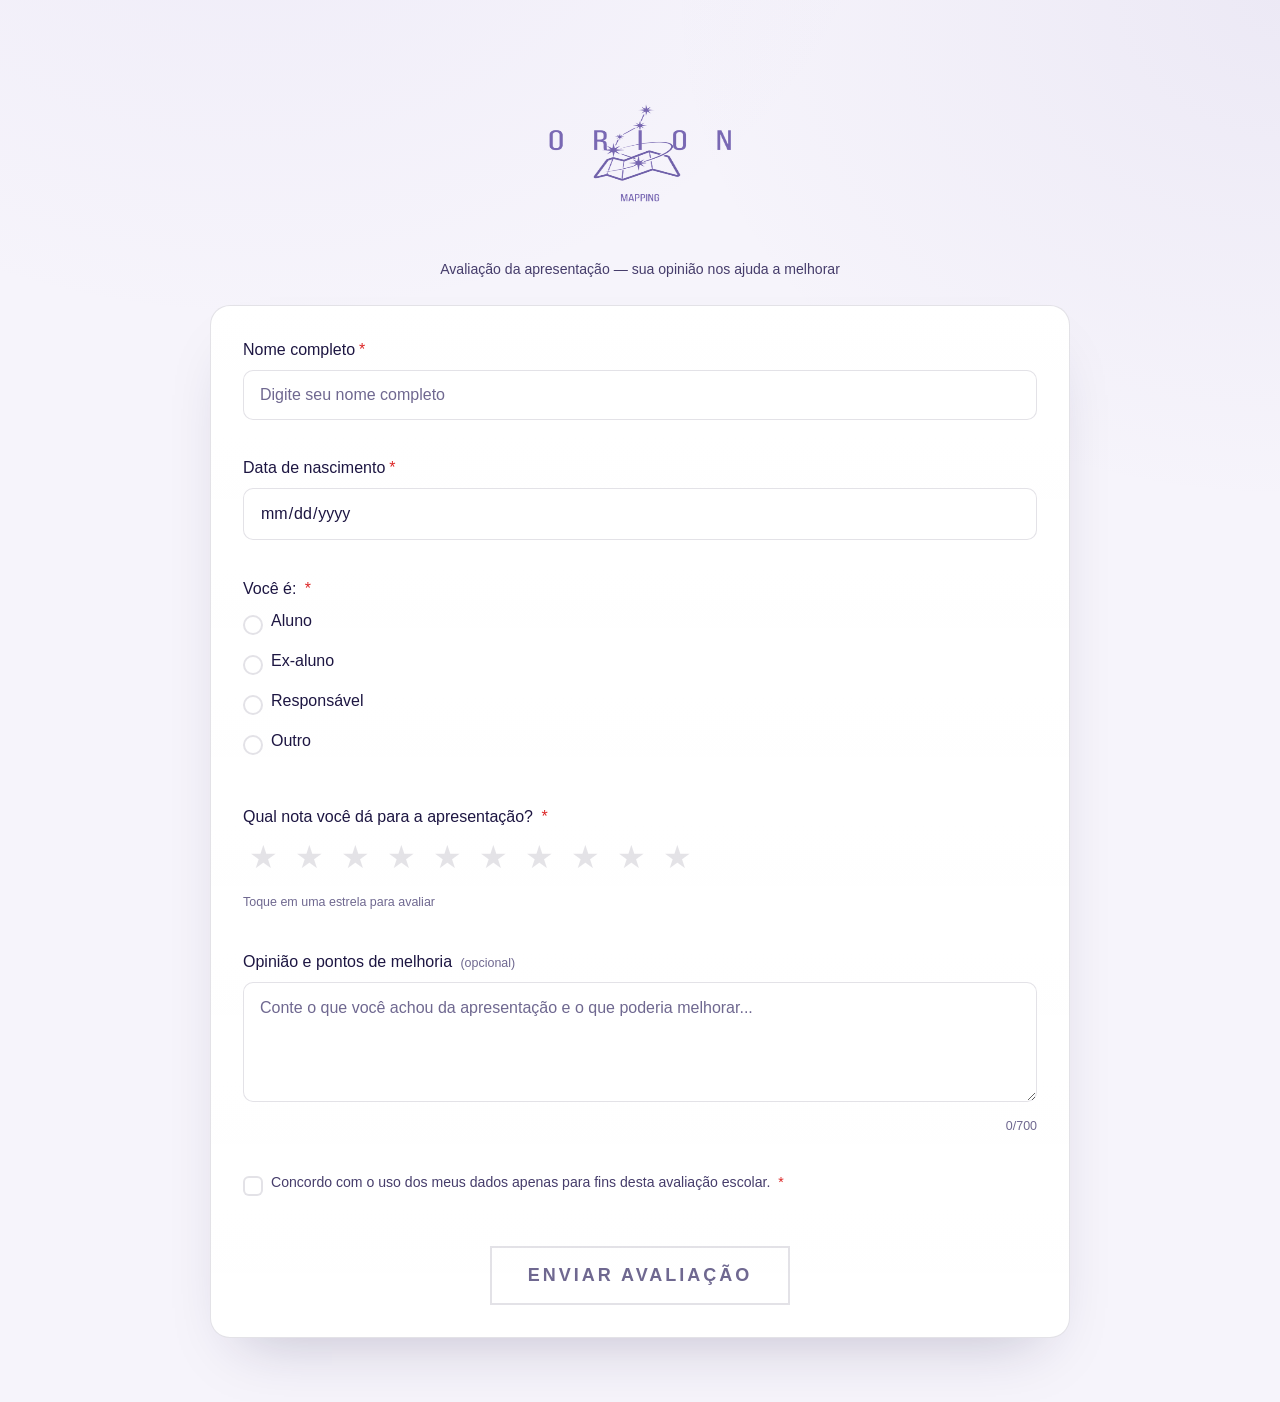
==== commit d18e2730: "Redefinindo senha" ====
--- a/docs/index.html
+++ b/docs/index.html
@@ -3,13 +3,14 @@
 <head>
 <meta charset="UTF-8">
 <meta name="viewport" content="width=device-width, initial-scale=1.0">
-<title>Dashboard — Resultados da Avaliação</title>
+<title>Formulário de Avaliação — Apresentação do Projeto</title>
 <link rel="stylesheet" href="css/main.css">
-<link rel="stylesheet" href="css/pages/dashboard.css">
 <link rel="icon" type="image/png" href="images/Orion Logo - Horizontal.png">
 </head>
 <body>
 
+  <!-- Overlay de carregamento — precisa ser o primeiro elemento do body,
+       assim ele é a primeira coisa pintada na tela, sem "flash" do conteúdo por trás. -->
   <div id="tela-carregando" class="tela-carregando" aria-hidden="false">
     <div class="tela-carregando__anel"></div>
     <p class="tela-carregando__texto">
@@ -24,260 +25,172 @@
       if (overlay && !overlay.classList.contains('tela-carregando--escondida')) {
         overlay.classList.add('tela-carregando--escondida');
         document.body.classList.add('conteudo-pronto');
-        console.warn('[rede de segurança] A tela de carregamento foi forçada a esconder após 4s. Confira o Console para o erro real.');
+        console.warn('[rede de segurança] A tela de carregamento foi forçada a esconder após 4s. Isso normalmente indica um erro de import — confira o Console para o erro real.');
       }
     }, 4000);
   </script>
-    <div id="cabecalho-projeto">
+
+  <!-- ===== DIV SUPERIOR: NOME/LOGO DO PROJETO ===== -->
+  <div id="cabecalho-projeto">
     <!-- Se tiver uma logo, troque o src abaixo. Caso não tenha, pode remover a tag <img>. -->
     <img src="images/orion.logo-horizontal-fundo.transparente.png" alt="Orion Logo">
     
-  </div>
-
-
-  <!-- ===== NAVBAR / BARRA DE FERRAMENTAS ===== -->
-  <nav class="navbar-projeto" id="navbar-projeto" aria-label="Navegação e ferramentas do dashboard">
-    <span class="navbar-projeto__marca">Nome do Projeto</span>
-
-    <div class="navbar-projeto__ferramentas">
-      <div class="filtro-periodo" role="group" aria-label="Filtrar por período de envio">
-        <button type="button" class="filtro-periodo__botao filtro-periodo__botao--ativo" data-periodo="todos">Tudo</button>
-        <button type="button" class="filtro-periodo__botao" data-periodo="hoje">Hoje</button>
-        <button type="button" class="filtro-periodo__botao" data-periodo="7">7d</button>
-        <button type="button" class="filtro-periodo__botao" data-periodo="30">30d</button>
-      </div>
-
-      <button type="button" id="botao-limpar-filtros" class="botao-limpar-filtros">Limpar filtros</button>
-
-      <div class="menu-colunas" id="menu-filtros-salvos">
-        <button type="button" id="botao-filtros-salvos" class="botao-icone" aria-label="Filtros salvos" title="Filtros salvos" aria-haspopup="true" aria-expanded="false">
-          <span>⭐</span>
-        </button>
-        <div id="dropdown-filtros-salvos" class="menu-colunas__dropdown" hidden>
-          <div class="menu-colunas__cabecalho">
-            <span>Filtros salvos</span>
-            <button type="button" id="botao-fechar-filtros-salvos" class="botao-fechar-dropdown" aria-label="Fechar">✕</button>
-          </div>
-          <button type="button" id="botao-salvar-filtro-atual" class="botao-texto" style="text-align:left;">+ Salvar filtro atual</button>
-          <div id="lista-filtros-salvos"></div>
-        </div>
-      </div>
-
-      <button type="button" id="botao-copiar-link" class="botao-icone" aria-label="Copiar link com filtros aplicados" title="Copiar link com filtros">
-        <span>🔗</span>
-      </button>
-
-      <span id="contador-filtrados" class="contador-filtrados"></span>
-
-      <button type="button" id="botao-tema" class="botao-icone" aria-label="Alternar tema claro/escuro" title="Alternar tema">
-        <span id="icone-tema">🌙</span>
-      </button>
-
-      <button type="button" id="botao-densidade" class="botao-icone" aria-label="Alternar densidade da tabela" title="Densidade da tabela">
-        <span class="icone-densidade">☰</span>
-      </button>
-
-      <button type="button" id="botao-apresentacao" class="botao-icone" aria-label="Modo apresentação" title="Modo apresentação">
-        <span class="icone-apresentacao">⛶</span>
-      </button>
-
-      <div class="ultima-atualizacao" title="Quando os dados foram buscados pela última vez">
-        <span class="ultima-atualizacao__ponto" id="ponto-atualizacao"></span>
-        <span id="texto-ultima-atualizacao">—</span>
-      </div>
-
-      <button type="button" id="botao-atualizar" class="botao-icone" aria-label="Atualizar dados" title="Atualizar dados">
-        <span id="icone-atualizar" class="icone-atualizar">⟳</span>
-      </button>
-
-      <label class="alternador-percentual" for="toggle-percentual" title="Mostrar valores em porcentagem">
-        <input type="checkbox" id="toggle-percentual">
-        <span class="alternador-percentual__trilho"><span class="alternador-percentual__bola"></span></span>
-        <span class="alternador-percentual__texto">%</span>
-      </label>
-    </div>
-
-    <div class="navbar-projeto__links">
-      <a href="index.html" class="navbar-projeto__link">Formulário</a>
-      <a href="dashboard.html" class="navbar-projeto__link navbar-projeto__link--ativo" aria-current="page">Dashboard</a>
-
-      <div class="menu-usuario">
-        <button type="button" id="botao-usuario" class="navbar-projeto__link" aria-haspopup="true" aria-expanded="false">
-          Admin ▾
-        </button>
-        <div id="menu-usuario-dropdown" class="menu-usuario__dropdown" hidden>
-          <button type="button" id="botao-sair" class="menu-usuario__item menu-usuario__item--perigo">Sair</button>
-        </div>
-      </div>
-    </div>
-  </nav>
-
-  <!-- Botão flutuante só visível no modo apresentação (a navbar some nesse modo) -->
-  <button type="button" id="botao-sair-apresentacao" class="botao-sair-apresentacao" hidden>✕ Sair da apresentação</button>
-
-  <!-- Tooltip compartilhado por todos os gráficos -->
-  <div id="tooltip-grafico" class="tooltip-grafico" hidden></div>
-
-  <main id="conteudo-dashboard">
-
-    <!-- ===== KPIs ===== -->
-    <section class="kpis" aria-label="Indicadores gerais">
-      <div class="kpi-card">
-        <p class="kpi-card__rotulo">Total de respostas</p>
-        <p class="kpi-card__valor skeleton-linha" id="kpi-total">—</p>
-        <div id="sparkline-total" class="kpi-card__sparkline"></div>
-      </div>
-      <div class="kpi-card">
-        <p class="kpi-card__rotulo">Nota média</p>
-        <p class="kpi-card__valor skeleton-linha" id="kpi-nota-media">—</p>
-        <div id="sparkline-nota" class="kpi-card__sparkline"></div>
-      </div>
-      <div class="kpi-card">
-        <p class="kpi-card__rotulo">Participante mais comum</p>
-        <p class="kpi-card__valor kpi-card__valor--texto skeleton-linha" id="kpi-tipo-comum">—</p>
-      </div>
-    </section>
-
-    <!-- ===== RESUMO EXECUTIVO (gerado automaticamente) ===== -->
-    <section class="resumo-executivo" id="resumo-executivo" aria-label="Resumo automático">
-      <span class="resumo-executivo__icone">📊</span>
-      <p id="texto-resumo-executivo" class="skeleton-linha skeleton-linha--bloco"></p>
-    </section>
-
-    <!-- ===== GRÁFICOS ===== -->
-    <section class="graficos" aria-label="Gráficos">
-      <div class="grafico-card">
-        <div class="grafico-card__cabecalho">
-          <h2>Distribuição de notas</h2>
-          <div class="grafico-card__alternador" role="group" aria-label="Tipo de gráfico de notas">
-            <span class="pilula-deslizante" aria-hidden="true"></span>
-            <button type="button" class="botao-tipo-grafico botao-tipo-grafico--ativo" data-grafico="notas" data-tipo="barras">Barras</button>
-            <button type="button" class="botao-tipo-grafico" data-grafico="notas" data-tipo="linha">Linha</button>
-          </div>
-        </div>
-        <div id="grafico-notas" class="grafico-card__area"></div>
-      </div>
-
-      <div class="grafico-card">
-        <div class="grafico-card__cabecalho">
-          <h2>Tipo de participante</h2>
-          <div class="grafico-card__alternador" role="group" aria-label="Tipo de gráfico de participantes">
-            <span class="pilula-deslizante" aria-hidden="true"></span>
-            <button type="button" class="botao-tipo-grafico botao-tipo-grafico--ativo" data-grafico="tipos" data-tipo="rosca">Rosca</button>
-            <button type="button" class="botao-tipo-grafico" data-grafico="tipos" data-tipo="barras">Barras</button>
-          </div>
-        </div>
-        <div class="grafico-card__linha">
-          <div id="grafico-tipos" class="grafico-card__area grafico-card__area--donut"></div>
-          <ul id="legenda-tipos" class="legenda-tipos"></ul>
-        </div>
-      </div>
-    </section>
-
-    <!-- ===== COMPARAÇÃO DE NOTA MÉDIA POR TIPO + NUVEM DE PALAVRAS ===== -->
-    <section class="graficos" aria-label="Comparações adicionais">
-      <div class="grafico-card">
-        <div class="grafico-card__cabecalho">
-          <h2>Nota média por tipo de participante</h2>
-        </div>
-        <div id="grafico-comparacao-tipo" class="grafico-card__area"></div>
-      </div>
-
-      <div class="grafico-card">
-        <div class="grafico-card__cabecalho">
-          <h2>Palavras mais citadas nas opiniões</h2>
-        </div>
-        <div id="nuvem-palavras" class="nuvem-palavras"></div>
-      </div>
-    </section>
-
-    <!-- ===== FILTROS ===== -->
-    <section class="filtros" id="secao-filtros" aria-label="Filtros">
-      <div class="filtro-item">
-        <label for="filtro-busca">Buscar por nome</label>
-        <input type="text" id="filtro-busca" placeholder="Digite um nome...">
-      </div>
-      <div class="filtro-item">
-        <label for="filtro-tipo">Tipo</label>
-        <select id="filtro-tipo">
-          <option value="">Todos</option>
-          <option value="Aluno">Aluno</option>
-          <option value="Ex-aluno">Ex-aluno</option>
-          <option value="Responsável">Responsável</option>
-          <option value="Outro">Outro</option>
-        </select>
-      </div>
-      <div class="filtro-item">
-        <label for="filtro-nota-min">Nota mínima</label>
-        <select id="filtro-nota-min">
-          <option value="">Qualquer</option>
-          <option value="1">1</option><option value="2">2</option><option value="3">3</option>
-          <option value="4">4</option><option value="5">5</option><option value="6">6</option>
-          <option value="7">7</option><option value="8">8</option><option value="9">9</option>
-          <option value="10">10</option>
-        </select>
-      </div>
-      <button type="button" id="botao-exportar-csv" class="botao-secundario">Exportar CSV</button>
-    </section>
-
-    <div id="barra-selecao" class="barra-selecao" hidden>
-      <span id="texto-selecao">0 selecionadas</span>
-      <button type="button" id="botao-excluir-selecionados" class="botao-perigo">Excluir selecionados</button>
-      <button type="button" id="botao-limpar-selecao" class="botao-texto">Limpar seleção</button>
-    </div>
-
-    <!-- ===== TABELA ===== -->
-    <section class="tabela-wrapper" id="secao-tabela" aria-label="Lista de respostas">
-      <table id="tabela-respostas">
-        <thead>
-          <tr>
-            <th class="th-checkbox"><input type="checkbox" id="checkbox-selecionar-todos" class="checkbox-personalizado" aria-label="Selecionar todas"></th>
-            <th data-coluna="nome-completo" class="th-ordenavel">Nome</th>
-            <th data-coluna="nascimento" class="th-ordenavel">Nascimento</th>
-            <th data-coluna="tipo-participante" class="th-ordenavel">Tipo</th>
-            <th data-coluna="nota" class="th-ordenavel">Nota</th>
-            <th data-coluna="enviado-em" class="th-ordenavel">Enviado em</th>
-            <th>Opinião</th>
-            <th>Ações</th>
-          </tr>
-        </thead>
-        <tbody id="corpo-tabela">
-          <tr class="linha-skeleton"><td colspan="8"><span class="skeleton-linha skeleton-linha--bloco"></span></td></tr>
-          <tr class="linha-skeleton"><td colspan="8"><span class="skeleton-linha skeleton-linha--bloco"></span></td></tr>
-          <tr class="linha-skeleton"><td colspan="8"><span class="skeleton-linha skeleton-linha--bloco"></span></td></tr>
-          <tr class="linha-skeleton"><td colspan="8"><span class="skeleton-linha skeleton-linha--bloco"></span></td></tr>
-        </tbody>
-      </table>
-      <div id="estado-vazio" class="estado-vazio" hidden>
-        <svg class="estado-vazio__icone" viewBox="0 0 64 64" width="64" height="64" fill="none" aria-hidden="true">
-          <circle cx="32" cy="32" r="28" stroke="var(--color-border)" stroke-width="2" />
-          <path d="M22 26h20M22 38h12" stroke="var(--color-border)" stroke-width="2" stroke-linecap="round" />
-          <circle cx="44" cy="44" r="10" fill="var(--color-surface)" stroke="var(--color-text-muted)" stroke-width="2" />
-          <path d="M40 44h8M44 40v8" stroke="var(--color-text-muted)" stroke-width="2" stroke-linecap="round" />
-        </svg>
-        <p id="estado-vazio-titulo" class="estado-vazio__titulo">Nenhuma resposta encontrada</p>
-        <p id="estado-vazio-texto" class="estado-vazio__texto">Tente ajustar os filtros aplicados.</p>
-        <button type="button" id="botao-limpar-filtros-vazio" class="botao-secundario">Limpar filtros</button>
-      </div>
-
-      <div class="paginacao" id="paginacao" hidden>
-        <button type="button" id="botao-pagina-anterior" class="botao-secundario">← Anterior</button>
-        <span id="texto-pagina">Página 1 de 1</span>
-        <button type="button" id="botao-pagina-proxima" class="botao-secundario">Próxima →</button>
-      </div>
-    </section>
-
-  </main>
-
-  <div id="painel-detalhe-overlay" class="painel-detalhe-overlay" hidden>
-    <aside id="painel-detalhe" class="painel-detalhe" aria-label="Detalhe da resposta">
-      <button type="button" id="botao-fechar-detalhe" class="botao-fechar-painel" aria-label="Fechar">✕</button>
-      <div id="painel-detalhe-conteudo"></div>
-    </aside>
-  </div>
-
-  <div id="toast-container" class="toast-container" aria-live="polite"></div>
-
+    <p>
+      <a href="login.html" id="link-entrada-anonima" class="link-anonimo">Avaliação</a>
+      da apresentação — sua opinião nos ajuda a melhorar
+    </p>
+  </div>
+
+  <!-- ===== CONTAINER DO FORMULÁRIO ===== -->
+  <div id="container-formulario">
+    <form id="formulario-avaliacao" action="" method="post" novalidate autocomplete="off">
+
+      <!-- NOME COMPLETO -->
+      <div class="campo" id="div-nome">
+        <label for="nome-completo">
+          Nome completo<span class="obrigatorio">*</span>
+          <span class="status-validacao" id="status-nome-completo"></span>
+        </label>
+        <input type="text" id="nome-completo" name="nome-completo" placeholder="Digite seu nome completo" required>
+        <small class="mensagem-erro" id="erro-nome-completo" aria-live="polite"></small>
+      </div>
+
+      <!-- DATA DE NASCIMENTO -->
+      <div class="campo" id="div-nascimento">
+        <label for="nascimento">
+          Data de nascimento<span class="obrigatorio">*</span>
+          <span class="status-validacao" id="status-nascimento"></span>
+        </label>
+        <input type="date" id="nascimento" name="nascimento" required>
+        <small class="mensagem-erro" id="erro-nascimento" aria-live="polite"></small>
+      </div>
+
+      <!-- TIPO DE PARTICIPANTE -->
+      <div class="campo" id="div-tipo-participante">
+        <label>Você é: <span class="obrigatorio">*</span>
+          <span class="status-validacao" id="status-tipo-participante"></span>
+        </label>
+
+        <div class="opcao-item">
+          <input type="radio" id="tipo-aluno" name="tipo-participante" value="Aluno" required>
+          <label for="tipo-aluno">Aluno</label>
+        </div>
+
+        <div class="opcao-item">
+          <input type="radio" id="tipo-ex-aluno" name="tipo-participante" value="Ex-aluno">
+          <label for="tipo-ex-aluno">Ex-aluno</label>
+        </div>
+
+        <div class="opcao-item">
+          <input type="radio" id="tipo-responsavel" name="tipo-participante" value="Responsável">
+          <label for="tipo-responsavel">Responsável</label>
+        </div>
+
+        <div class="opcao-item">
+          <input type="radio" id="tipo-outro" name="tipo-participante" value="Outro">
+          <label for="tipo-outro">Outro</label>
+        </div>
+
+        <div class="opcao-outro-detalhe oculto" id="div-outro-detalhe">
+          <label for="outro-detalhe" class="rotulo-pequeno">Digite aqui o que você é</label>
+          <input type="text" id="outro-detalhe" name="outro-detalhe" placeholder="Ex: Professor, funcionário, visitante...">
+        </div>
+        <small class="mensagem-erro" id="erro-tipo-participante" aria-live="polite"></small>
+      </div>
+
+      <!-- NOTA -->
+      <div class="campo" id="div-nota">
+        <label>Qual nota você dá para a apresentação? <span class="obrigatorio">*</span>
+          <span class="status-validacao" id="status-nota"></span>
+        </label>
+
+        <div class="avaliacao-estrelas" id="avaliacao-estrelas">
+          <div class="nota-item">
+            <input type="radio" id="nota-1" name="nota" value="1" required>
+            <label for="nota-1" class="estrela" aria-label="Nota 1 de 10">★</label>
+          </div>
+          <div class="nota-item">
+            <input type="radio" id="nota-2" name="nota" value="2">
+            <label for="nota-2" class="estrela" aria-label="Nota 2 de 10">★</label>
+          </div>
+          <div class="nota-item">
+            <input type="radio" id="nota-3" name="nota" value="3">
+            <label for="nota-3" class="estrela" aria-label="Nota 3 de 10">★</label>
+          </div>
+          <div class="nota-item">
+            <input type="radio" id="nota-4" name="nota" value="4">
+            <label for="nota-4" class="estrela" aria-label="Nota 4 de 10">★</label>
+          </div>
+          <div class="nota-item">
+            <input type="radio" id="nota-5" name="nota" value="5">
+            <label for="nota-5" class="estrela" aria-label="Nota 5 de 10">★</label>
+          </div>
+          <div class="nota-item">
+            <input type="radio" id="nota-6" name="nota" value="6">
+            <label for="nota-6" class="estrela" aria-label="Nota 6 de 10">★</label>
+          </div>
+          <div class="nota-item">
+            <input type="radio" id="nota-7" name="nota" value="7">
+            <label for="nota-7" class="estrela" aria-label="Nota 7 de 10">★</label>
+          </div>
+          <div class="nota-item">
+            <input type="radio" id="nota-8" name="nota" value="8">
+            <label for="nota-8" class="estrela" aria-label="Nota 8 de 10">★</label>
+          </div>
+          <div class="nota-item">
+            <input type="radio" id="nota-9" name="nota" value="9">
+            <label for="nota-9" class="estrela" aria-label="Nota 9 de 10">★</label>
+          </div>
+          <div class="nota-item">
+            <input type="radio" id="nota-10" name="nota" value="10">
+            <label for="nota-10" class="estrela" aria-label="Nota 10 de 10">★</label>
+          </div>
+        </div>
+        <p class="nota-texto" id="nota-texto" aria-live="polite">Toque em uma estrela para avaliar</p>
+        <small class="mensagem-erro" id="erro-nota" aria-live="polite"></small>
+      </div>
+
+      <!-- OPINIÃO / PONTOS DE MELHORIA (OPCIONAL) -->
+      <div class="campo" id="div-opiniao">
+        <label for="opiniao">
+          Opinião e pontos de melhoria
+          <span class="opcional-texto">(opcional)</span>
+        </label>
+        <textarea id="opiniao" name="opiniao" maxlength="700" placeholder="Conte o que você achou da apresentação e o que poderia melhorar..."></textarea>
+        <small class="contador-caracteres" id="contador-opiniao">0/700</small>
+        <small class="mensagem-erro" id="erro-opiniao" aria-live="polite"></small>
+      </div>
+
+      <!-- CONSENTIMENTO -->
+      <div class="campo" id="div-consentimento">
+        <div class="opcao-item opcao-item--checkbox">
+          <input type="checkbox" id="consentimento" name="consentimento" value="sim">
+          <label for="consentimento">
+            Concordo com o uso dos meus dados apenas para fins desta avaliação escolar.
+            <span class="obrigatorio">*</span>
+          </label>
+        </div>
+        <small class="mensagem-erro" id="erro-consentimento" aria-live="polite"></small>
+      </div>
+
+      <!-- BOTÃO ENVIAR (componente cb-08) -->
+      <div class="campo" id="div-enviar">
+        <div class="cb-08">
+          <button type="submit" class="cb-08__btn" data-text="ENVIAR AVALIAÇÃO" aria-disabled="true">
+            <span class="cb-08__fill"></span>
+            <span class="cb-08__label">ENVIAR AVALIAÇÃO</span>
+            <span class="cb-08__spinner" aria-hidden="true"></span>
+          </button>
+        </div>
+        <p id="aviso-envio-lento" class="aviso-envio-lento" hidden aria-live="polite">
+          <span aria-hidden="true">⚠️</span> Isso pode demorar um pouco — não saia do formulário!
+        </p>
+      </div>
+
+    </form>
+  </div>
+
+  <!-- ===== POP-UP DE RESULTADO DO ENVIO ===== -->
   <div id="popup-overlay" class="popup-overlay" hidden>
     <div class="popup-caixa" role="alertdialog" aria-labelledby="popup-titulo" aria-describedby="popup-texto">
       <p id="popup-icone" class="popup-icone"></p>
@@ -287,6 +200,6 @@
     </div>
   </div>
 
-  <script type="module" src="js/pages/dashboard.js"></script>
+  <script type="module" src="js/pages/form.js"></script>
 </body>
 </html>
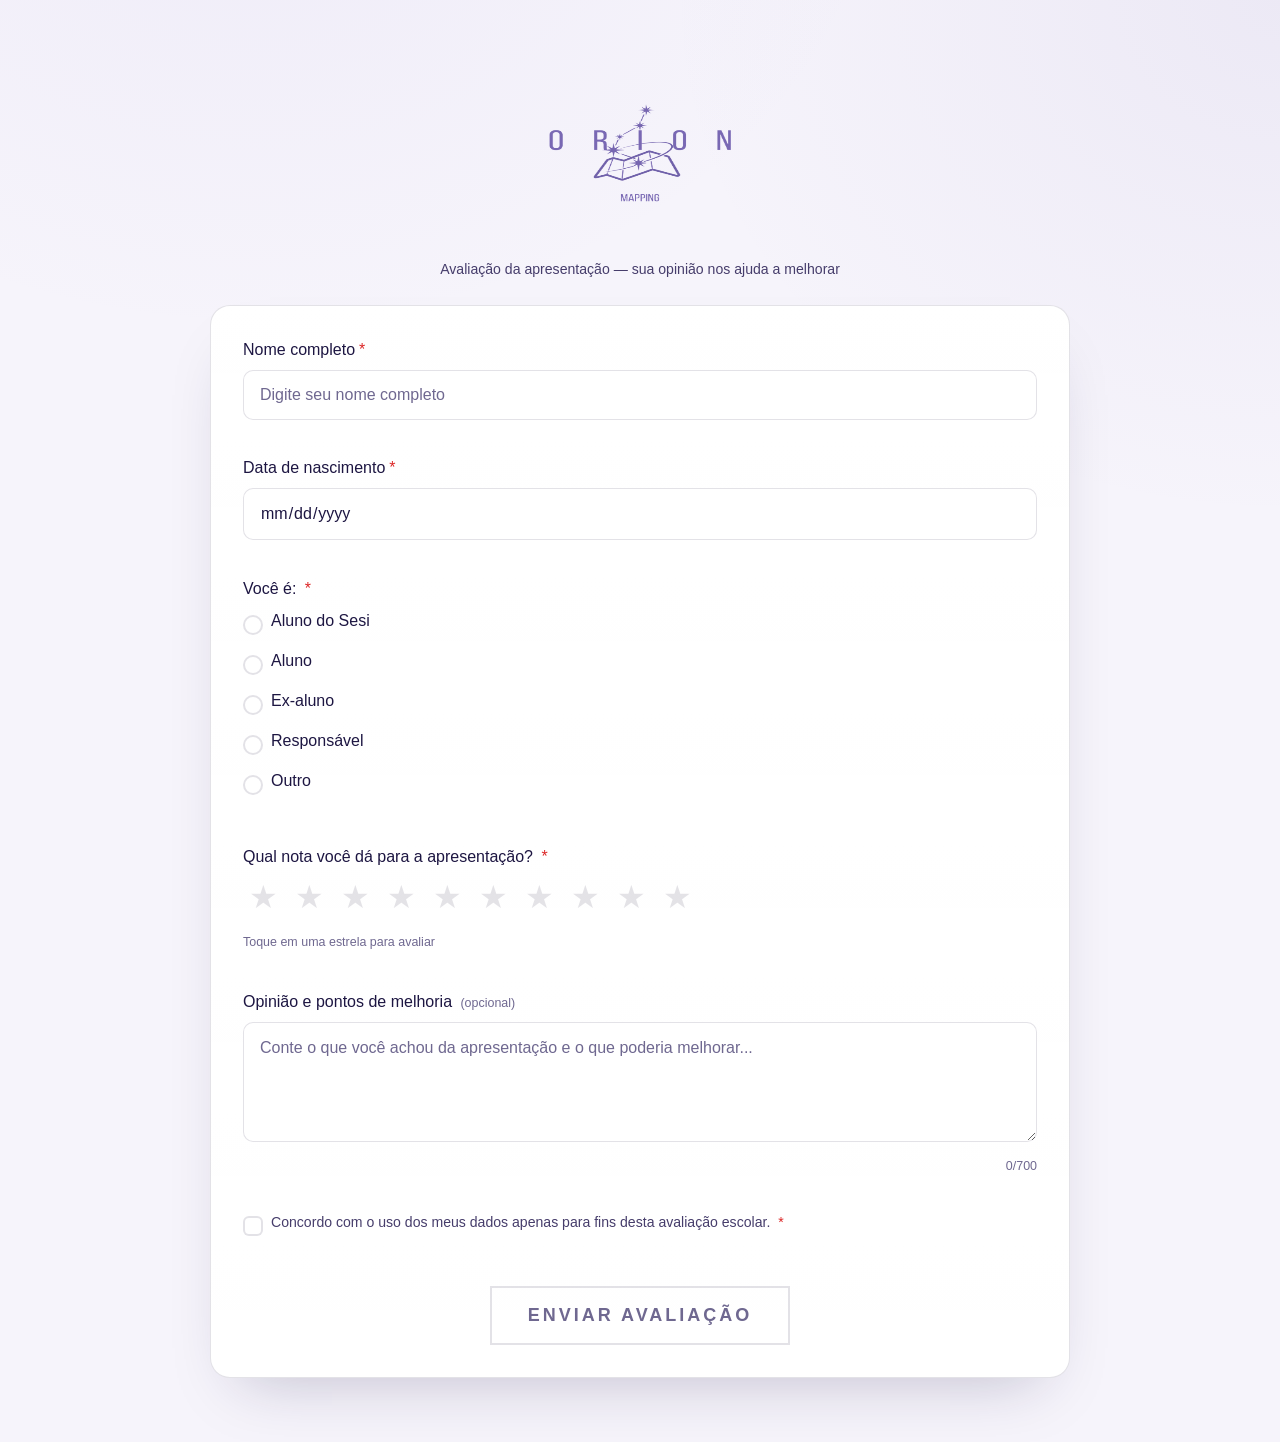
==== commit f5664ca3: "fix: corrige verificação de login trocando passlib por bcrypt" ====
--- a/docs/index.html
+++ b/docs/index.html
@@ -73,6 +73,11 @@
 
         <div class="opcao-item">
           <input type="radio" id="tipo-aluno" name="tipo-participante" value="Aluno" required>
+          <label for="tipo-aluno">Aluno do  Sesi</label>
+        </div>
+
+        <div class="opcao-item">
+          <input type="radio" id="tipo-aluno" name="tipo-participante" value="Aluno" required>
           <label for="tipo-aluno">Aluno</label>
         </div>
 
